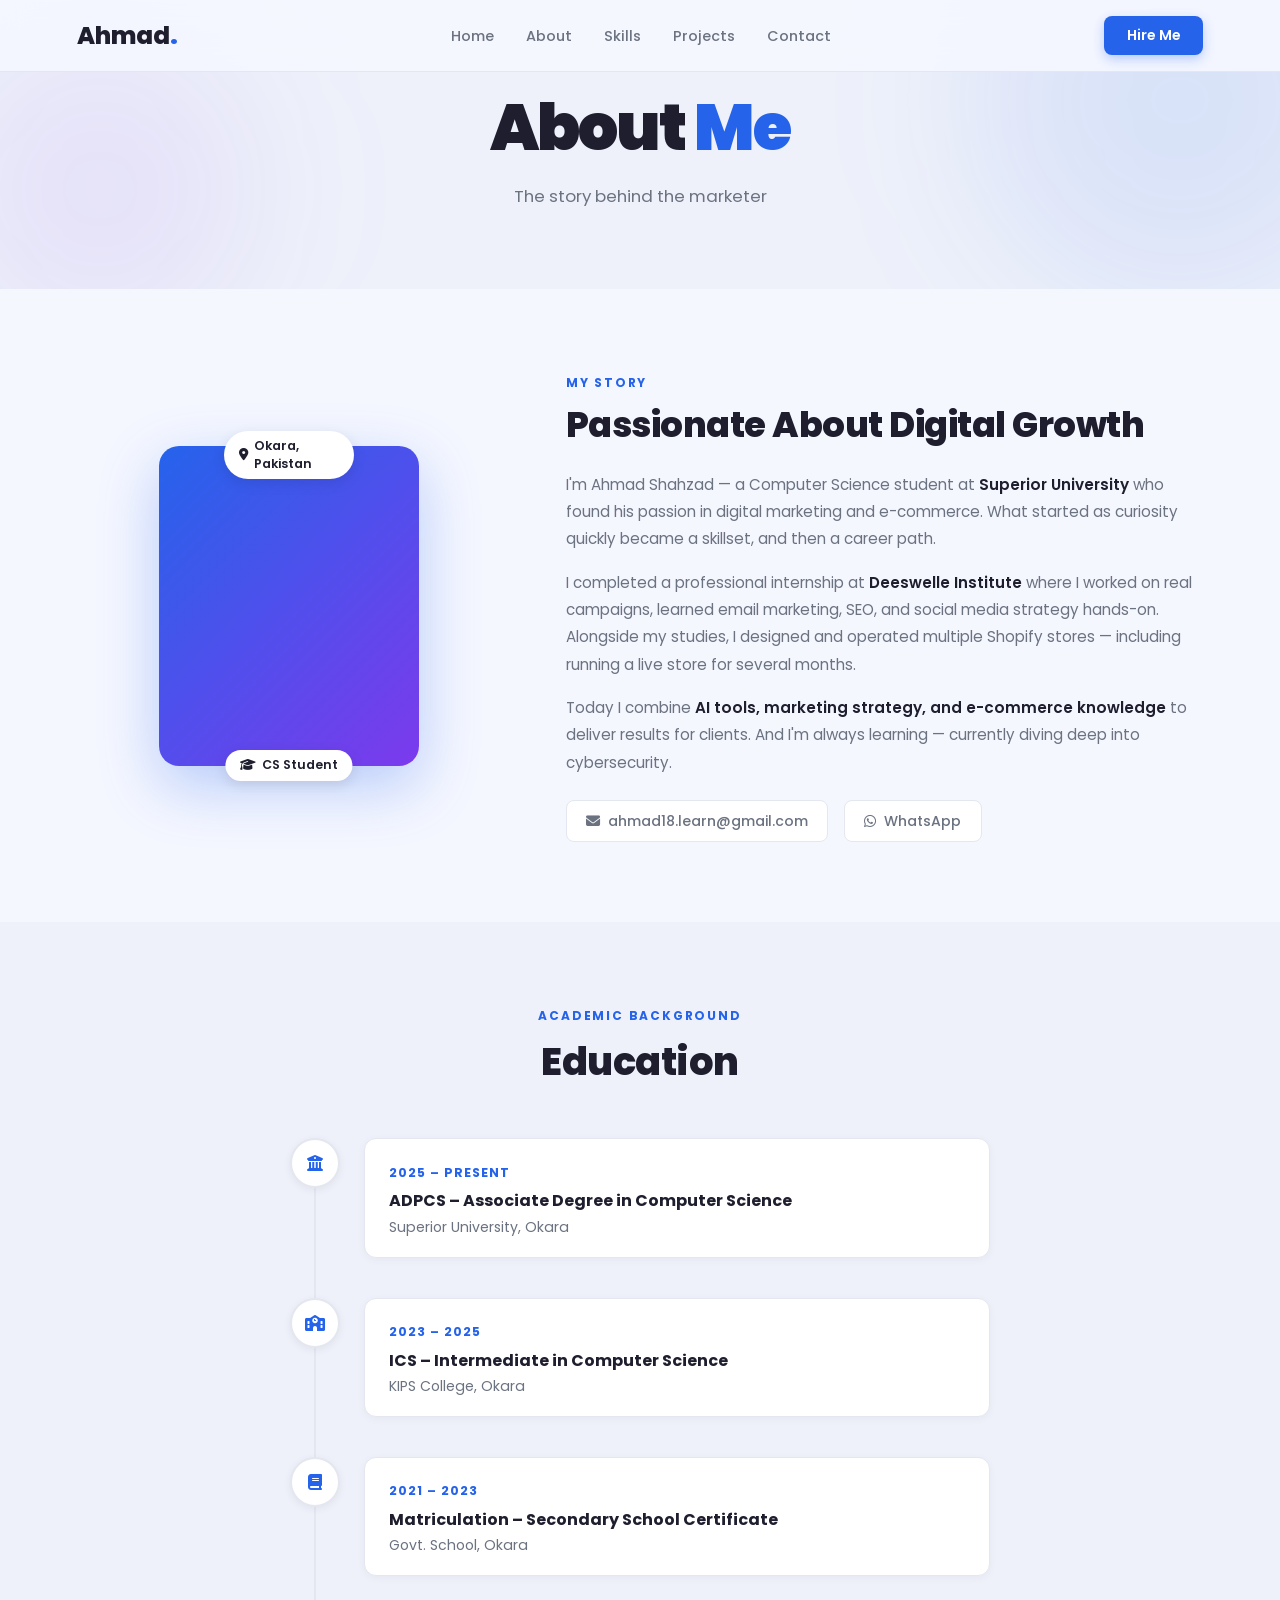
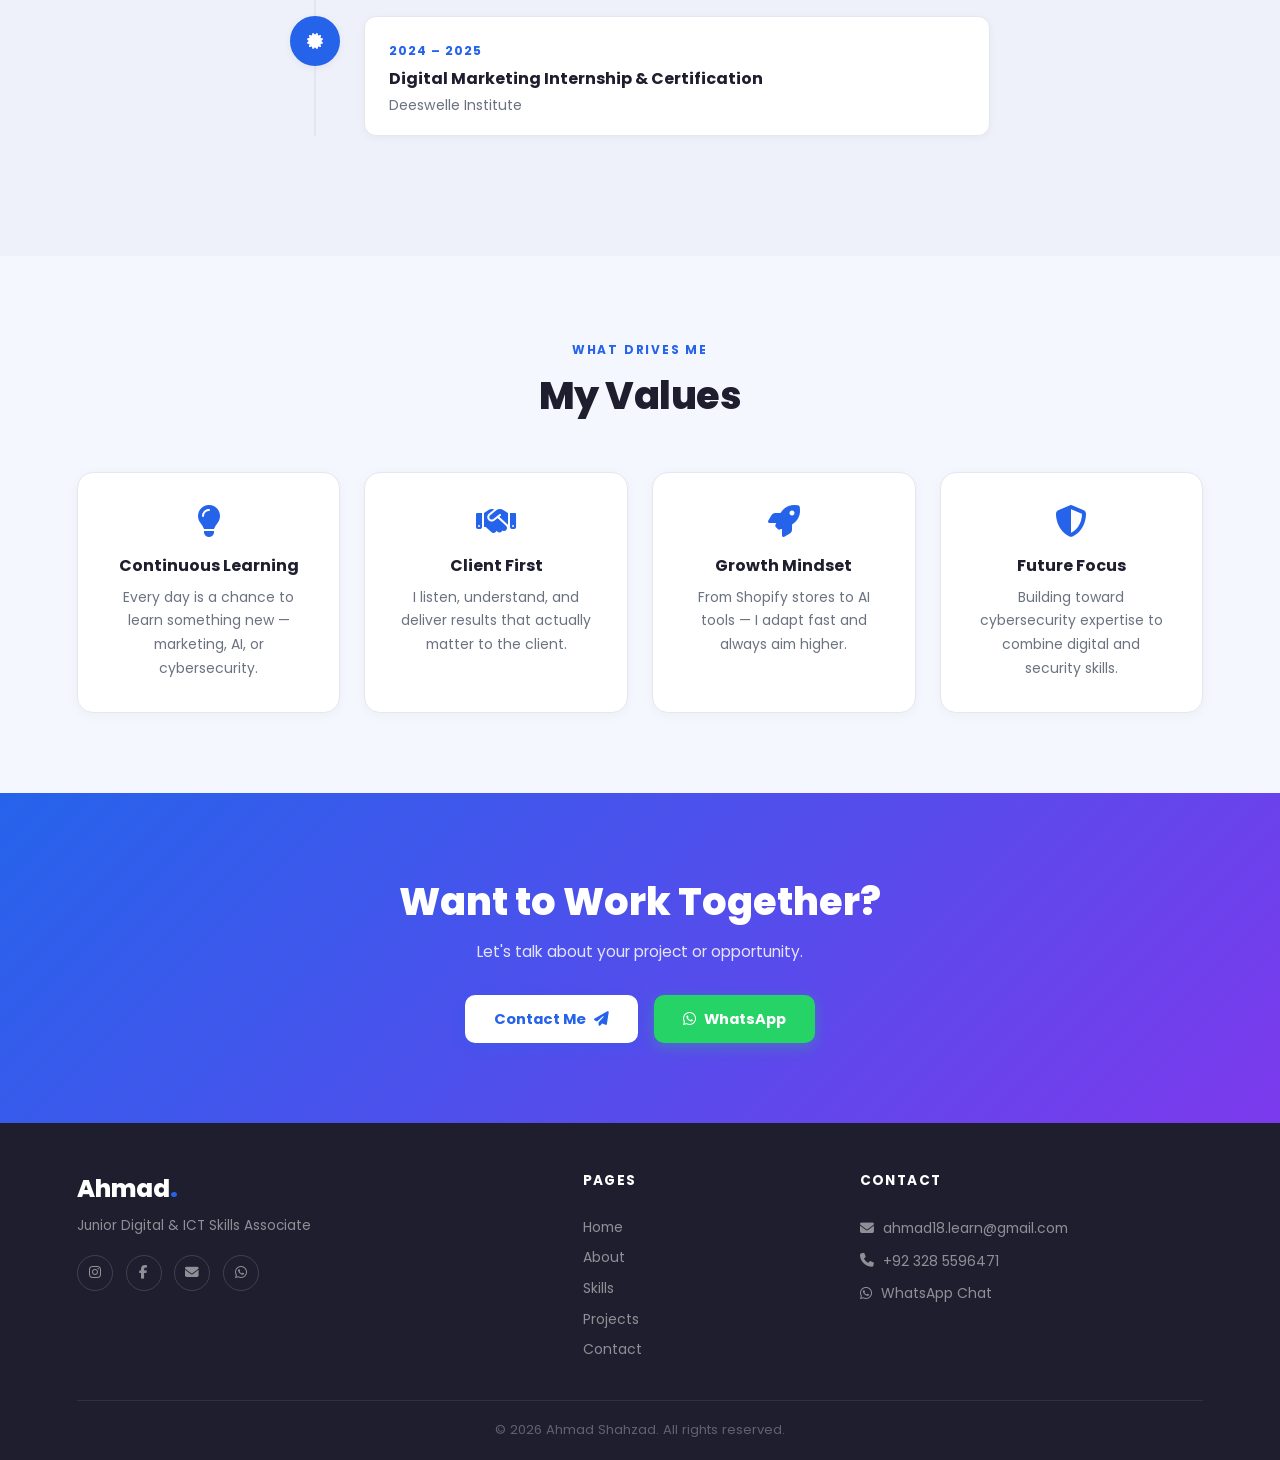
==== about.html @ 6a95e9fe "Add files via upload" ====
<!DOCTYPE html>
<html lang="en">
<head>
  <meta charset="UTF-8"/>
  <meta name="viewport" content="width=device-width, initial-scale=1.0"/>
  <title>About | Ahmad Shahzad</title>
  <link rel="stylesheet" href="style.css"/>
  <link href="https://fonts.googleapis.com/css2?family=Poppins:wght@300;400;500;600;700;800;900&display=swap" rel="stylesheet"/>
  <link rel="stylesheet" href="https://cdnjs.cloudflare.com/ajax/libs/font-awesome/6.5.0/css/all.min.css"/>
</head>
<body>

<nav class="navbar" id="navbar">
  <a href="index.html" class="logo">Ahmad<span>.</span></a>
  <ul class="nav-links" id="navLinks">
    <li><a href="index.html">Home</a></li>
    <li><a href="about.html" class="active">About</a></li>
    <li><a href="skills.html">Skills</a></li>
    <li><a href="projects.html">Projects</a></li>
    <li><a href="contact.html">Contact</a></li>
  </ul>
  <a href="contact.html" class="nav-cta">Hire Me</a>
  <div class="hamburger" id="hamburger"><span></span><span></span><span></span></div>
</nav>

<section class="page-hero">
  <div class="blob blob1"></div>
  <div class="blob blob2"></div>
  <h1 class="reveal">About <span class="accent">Me</span></h1>
  <p class="reveal delay-1">The story behind the marketer</p>
</section>

<section class="about-main">
  <div class="about-intro">
    <div class="about-img-wrap reveal">
      <div class="about-img-card">
        <div class="ai-tag top"><i class="fas fa-map-marker-alt"></i> Okara, Pakistan</div>
        <div class="ai-tag bottom"><i class="fas fa-graduation-cap"></i> CS Student</div>
      </div>
    </div>
    <div class="about-intro-text reveal delay-2">
      <span class="sec-tag">My Story</span>
      <h2>Passionate About Digital Growth</h2>
      <p>I'm Ahmad Shahzad — a Computer Science student at <strong>Superior University</strong> who found his passion in digital marketing and e-commerce. What started as curiosity quickly became a skillset, and then a career path.</p>
      <p>I completed a professional internship at <strong>Deeswelle Institute</strong> where I worked on real campaigns, learned email marketing, SEO, and social media strategy hands-on. Alongside my studies, I designed and operated multiple Shopify stores — including running a live store for several months.</p>
      <p>Today I combine <strong>AI tools, marketing strategy, and e-commerce knowledge</strong> to deliver results for clients. And I'm always learning — currently diving deep into cybersecurity.</p>
      <div class="about-contact-row">
        <a href="mailto:ahmad18.learn@gmail.com"><i class="fas fa-envelope"></i> ahmad18.learn@gmail.com</a>
        <a href="https://wa.me/923285596471" target="_blank"><i class="fab fa-whatsapp"></i> WhatsApp</a>
      </div>
    </div>
  </div>
</section>

<section class="education-section">
  <div class="sec-head reveal">
    <span class="sec-tag">Academic Background</span>
    <h2>Education</h2>
  </div>
  <div class="timeline">
    <div class="tl-item reveal">
      <div class="tl-dot"><i class="fas fa-university"></i></div>
      <div class="tl-content">
        <span class="tl-date">2025 – Present</span>
        <h3>ADPCS – Associate Degree in Computer Science</h3>
        <p>Superior University, Okara</p>
      </div>
    </div>
    <div class="tl-item reveal delay-1">
      <div class="tl-dot"><i class="fas fa-school"></i></div>
      <div class="tl-content">
        <span class="tl-date">2023 – 2025</span>
        <h3>ICS – Intermediate in Computer Science</h3>
        <p>KIPS College, Okara</p>
      </div>
    </div>
    <div class="tl-item reveal delay-2">
      <div class="tl-dot"><i class="fas fa-book"></i></div>
      <div class="tl-content">
        <span class="tl-date">2021 – 2023</span>
        <h3>Matriculation – Secondary School Certificate</h3>
        <p>Govt. School, Okara</p>
      </div>
    </div>
    <div class="tl-item reveal delay-3">
      <div class="tl-dot accent-dot"><i class="fas fa-certificate"></i></div>
      <div class="tl-content">
        <span class="tl-date">2024 – 2025</span>
        <h3>Digital Marketing Internship & Certification</h3>
        <p>Deeswelle Institute</p>
      </div>
    </div>
  </div>
</section>

<section class="values-section">
  <div class="sec-head reveal">
    <span class="sec-tag">What Drives Me</span>
    <h2>My Values</h2>
  </div>
  <div class="values-grid">
    <div class="val-card reveal"><i class="fas fa-lightbulb"></i><h3>Continuous Learning</h3><p>Every day is a chance to learn something new — marketing, AI, or cybersecurity.</p></div>
    <div class="val-card reveal delay-1"><i class="fas fa-handshake"></i><h3>Client First</h3><p>I listen, understand, and deliver results that actually matter to the client.</p></div>
    <div class="val-card reveal delay-2"><i class="fas fa-rocket"></i><h3>Growth Mindset</h3><p>From Shopify stores to AI tools — I adapt fast and always aim higher.</p></div>
    <div class="val-card reveal delay-3"><i class="fas fa-shield-alt"></i><h3>Future Focus</h3><p>Building toward cybersecurity expertise to combine digital and security skills.</p></div>
  </div>
</section>

<section class="cta-banner reveal">
  <h2>Want to Work Together?</h2>
  <p>Let's talk about your project or opportunity.</p>
  <div class="cta-btns">
    <a href="contact.html" class="btn-main">Contact Me <i class="fas fa-paper-plane"></i></a>
    <a href="https://wa.me/923285596471" target="_blank" class="btn-wa"><i class="fab fa-whatsapp"></i> WhatsApp</a>
  </div>
</section>

<footer class="footer">
  <div class="footer-top">
    <div class="footer-brand">
      <div class="logo">Ahmad<span>.</span></div>
      <p>Junior Digital &amp; ICT Skills Associate</p>
      <div class="footer-socials">
        <a href="https://www.instagram.com/skill_with_ahmad/" target="_blank"><i class="fab fa-instagram"></i></a>
        <a href="https://web.facebook.com/skill.with.ahmad/" target="_blank"><i class="fab fa-facebook-f"></i></a>
        <a href="mailto:ahmad18.learn@gmail.com"><i class="fas fa-envelope"></i></a>
        <a href="https://wa.me/923285596471" target="_blank"><i class="fab fa-whatsapp"></i></a>
      </div>
    </div>
    <div class="footer-nav">
      <h4>Pages</h4>
      <a href="index.html">Home</a><a href="about.html">About</a><a href="skills.html">Skills</a><a href="projects.html">Projects</a><a href="contact.html">Contact</a>
    </div>
    <div class="footer-contact">
      <h4>Contact</h4>
      <a href="mailto:ahmad18.learn@gmail.com"><i class="fas fa-envelope"></i> ahmad18.learn@gmail.com</a>
      <a href="tel:+923285596471"><i class="fas fa-phone"></i> +92 328 5596471</a>
      <a href="https://wa.me/923285596471" target="_blank"><i class="fab fa-whatsapp"></i> WhatsApp Chat</a>
    </div>
  </div>
  <div class="footer-bottom"><p>© 2026 Ahmad Shahzad. All rights reserved.</p></div>
</footer>

<script src="script.js"></script>
</body>
</html>
---- style.css ----
@import url('https://fonts.googleapis.com/css2?family=Poppins:wght@300;400;500;600;700;800;900&display=swap');
*,*::before,*::after{margin:0;padding:0;box-sizing:border-box;}
:root{--bg:#f5f7ff;--bg2:#eef1fa;--card:#fff;--accent:#2563eb;--accent2:#7c3aed;--al:#eff6ff;--text:#1e1e2e;--muted:#6b7280;--border:#e5e7f0;--font:'Poppins',sans-serif;}
html{scroll-behavior:smooth;}
body{background:var(--bg);color:var(--text);font-family:var(--font);overflow-x:hidden;}
a{text-decoration:none;color:inherit;}

/* LOADER */
.loader{position:fixed;inset:0;background:#fff;display:flex;align-items:center;justify-content:center;z-index:9999;transition:opacity .5s,visibility .5s;}
.loader.hidden{opacity:0;visibility:hidden;}
.loader-inner{text-align:center;}
.loader-logo{font-size:3rem;font-weight:900;color:var(--text);}
.loader-logo span{color:var(--accent);}
.loader-bar{width:200px;height:3px;background:#e5e7f0;border-radius:99px;margin:1rem auto 0;overflow:hidden;}
.loader-fill{height:100%;background:var(--accent);border-radius:99px;animation:load .8s ease forwards;}
@keyframes load{from{width:0}to{width:100%}}

/* NAVBAR */
.navbar{position:fixed;top:0;left:0;right:0;display:flex;align-items:center;justify-content:space-between;padding:1rem 6%;background:rgba(245,247,255,.95);backdrop-filter:blur(14px);border-bottom:1px solid var(--border);z-index:100;transition:box-shadow .3s;}
.navbar.scrolled{box-shadow:0 4px 20px rgba(0,0,0,.08);}
.logo{font-size:1.5rem;font-weight:800;color:var(--text);}
.logo span{color:var(--accent);}
.nav-links{list-style:none;display:flex;gap:2rem;}
.nav-links a{font-size:.9rem;font-weight:500;color:var(--muted);position:relative;transition:color .2s;}
.nav-links a::after{content:'';position:absolute;bottom:-4px;left:0;right:0;height:2px;background:var(--accent);border-radius:99px;transform:scaleX(0);transition:transform .2s;}
.nav-links a:hover,.nav-links a.active{color:var(--accent);}
.nav-links a.active::after,.nav-links a:hover::after{transform:scaleX(1);}
.nav-cta{padding:.55rem 1.4rem;background:var(--accent);color:#fff;border-radius:8px;font-size:.88rem;font-weight:600;transition:all .2s;box-shadow:0 4px 12px rgba(37,99,235,.3);}
.nav-cta:hover{background:#1d4ed8;transform:translateY(-1px);}
.hamburger{display:none;flex-direction:column;gap:5px;cursor:pointer;}
.hamburger span{display:block;width:24px;height:2px;background:var(--text);border-radius:99px;transition:all .3s;}

/* BLOBS */
.blob{position:absolute;border-radius:50%;filter:blur(80px);pointer-events:none;z-index:0;}
.blob1{width:400px;height:400px;background:rgba(37,99,235,.1);top:-100px;right:-100px;animation:blobmove 8s ease-in-out infinite alternate;}
.blob2{width:300px;height:300px;background:rgba(124,58,237,.08);bottom:-50px;left:-50px;animation:blobmove 10s ease-in-out infinite alternate-reverse;}
.blob3{width:200px;height:200px;background:rgba(37,99,235,.06);top:50%;left:40%;animation:blobmove 12s ease-in-out infinite alternate;}
@keyframes blobmove{0%{transform:translate(0,0) scale(1);}100%{transform:translate(30px,20px) scale(1.1);}}

/* HERO */
.hero{min-height:100vh;display:flex;align-items:center;justify-content:space-between;padding:8rem 6% 4rem;gap:3rem;flex-wrap:wrap;position:relative;overflow:hidden;}
.hero-left{flex:1;min-width:280px;position:relative;z-index:1;}
.badge-row{margin-bottom:1rem;}
.badge{display:inline-flex;align-items:center;gap:.4rem;padding:.4rem 1rem;background:var(--al);border:1.5px solid #bfdbfe;border-radius:99px;font-size:.8rem;font-weight:600;color:var(--accent);}
.hero-heading{font-size:clamp(2.2rem,5vw,4rem);font-weight:900;line-height:1.1;margin-bottom:1.2rem;letter-spacing:-1.5px;}
.hero-heading .line{display:block;}
.hero-heading .name-line{color:var(--text);}
.accent{color:var(--accent);}
.typewriter-wrap{font-size:1.1rem;font-weight:500;color:var(--muted);margin-bottom:1.2rem;min-height:1.8rem;}
.static{color:var(--muted);}
.typewriter{color:var(--accent);font-weight:700;}
.cursor-blink{color:var(--accent);animation:blink .7s infinite;}
@keyframes blink{0%,100%{opacity:1;}50%{opacity:0;}}
.hero-desc{color:var(--muted);font-size:.97rem;line-height:1.8;max-width:480px;margin-bottom:2rem;}
.hero-actions{display:flex;gap:1rem;flex-wrap:wrap;margin-bottom:2rem;}
.btn-main{display:inline-flex;align-items:center;gap:.5rem;padding:.85rem 1.8rem;background:var(--accent);color:#fff;font-weight:700;border-radius:10px;font-size:.92rem;transition:all .2s;font-family:var(--font);box-shadow:0 4px 14px rgba(37,99,235,.3);}
.btn-main:hover{background:#1d4ed8;transform:translateY(-2px);box-shadow:0 8px 20px rgba(37,99,235,.4);}
.btn-wa{display:inline-flex;align-items:center;gap:.5rem;padding:.85rem 1.8rem;background:#25d366;color:#fff;font-weight:700;border-radius:10px;font-size:.92rem;transition:all .2s;box-shadow:0 4px 14px rgba(37,211,102,.3);}
.btn-wa:hover{background:#1ebe5d;transform:translateY(-2px);}
.btn-outline{display:inline-flex;align-items:center;gap:.5rem;padding:.8rem 1.6rem;border:2px solid var(--accent);color:var(--accent);font-weight:600;border-radius:10px;font-size:.9rem;transition:all .2s;background:transparent;}
.btn-outline:hover{background:var(--al);transform:translateY(-2px);}
.hero-socials{display:flex;gap:1rem;}
.hero-socials a{width:40px;height:40px;border-radius:50%;border:1.5px solid var(--border);display:flex;align-items:center;justify-content:center;color:var(--muted);font-size:.95rem;transition:all .2s;background:var(--card);}
.hero-socials a:hover{border-color:var(--accent);color:var(--accent);transform:translateY(-3px);box-shadow:0 4px 12px rgba(37,99,235,.2);}
.hero-right{flex:0 0 300px;display:flex;align-items:center;justify-content:center;position:relative;z-index:1;}
.photo-frame{position:relative;width:300px;height:300px;}
.photo-ring{position:absolute;border-radius:50%;border:2px dashed rgba(37,99,235,.25);animation:spin linear infinite;}
.ring-outer{inset:-20px;animation-duration:20s;}
.ring-inner{inset:-8px;animation-duration:12s;animation-direction:reverse;}
@keyframes spin{to{transform:rotate(360deg);}}
.hero-photo{width:100%;height:100%;border-radius:50%;object-fit:cover;object-position:top;border:5px solid var(--accent);box-shadow:0 8px 40px rgba(37,99,235,.25);}
.photo-badge{position:absolute;bottom:10px;right:-10px;background:var(--accent);color:#fff;padding:.4rem .9rem;border-radius:99px;font-size:.75rem;font-weight:700;display:flex;align-items:center;gap:.3rem;box-shadow:0 4px 12px rgba(37,99,235,.4);}

/* STATS BAR */
.stats-bar{background:var(--card);border-top:1px solid var(--border);border-bottom:1px solid var(--border);padding:2.5rem 6%;display:flex;align-items:center;justify-content:center;gap:0;flex-wrap:wrap;}
.stat-item{flex:1;min-width:120px;text-align:center;padding:1rem;}
.stat-item .s-num{font-size:2.5rem;font-weight:900;color:var(--accent);}
.stat-item .s-plus{font-size:1.4rem;font-weight:700;color:var(--accent2);}
.stat-item p{font-size:.82rem;color:var(--muted);margin-top:.3rem;font-weight:500;}
.stat-divider{width:1px;height:60px;background:var(--border);}

/* SECTION COMMON */
section:not(.hero):not(.stats-bar){padding:5rem 6%;}
.sec-head{text-align:center;margin-bottom:3rem;}
.sec-tag{display:inline-block;font-size:.75rem;font-weight:700;letter-spacing:.15em;text-transform:uppercase;color:var(--accent);margin-bottom:.5rem;}
.sec-head h2{font-size:clamp(1.7rem,3.5vw,2.4rem);font-weight:800;color:var(--text);letter-spacing:-.5px;margin-bottom:.5rem;}
.sec-head p{color:var(--muted);font-size:.95rem;}
.center-btn{text-align:center;margin-top:2.5rem;}

/* SERVICES */
.services-preview{background:var(--bg);}
.services-grid{display:grid;grid-template-columns:repeat(auto-fit,minmax(220px,1fr));gap:1.5rem;}
.svc-card{background:var(--card);border:1px solid var(--border);border-radius:16px;padding:2rem 1.5rem;text-align:center;transition:all .3s;box-shadow:0 2px 12px rgba(0,0,0,.04);}
.svc-card:hover{border-color:#bfdbfe;transform:translateY(-6px);box-shadow:0 12px 30px rgba(37,99,235,.1);}
.svc-icon{width:60px;height:60px;background:var(--al);border-radius:14px;display:flex;align-items:center;justify-content:center;margin:0 auto 1.2rem;font-size:1.4rem;color:var(--accent);transition:all .3s;}
.svc-card:hover .svc-icon{background:var(--accent);color:#fff;}
.svc-card h3{font-size:1rem;font-weight:700;margin-bottom:.5rem;color:var(--text);}
.svc-card p{font-size:.85rem;color:var(--muted);line-height:1.7;}

/* QUICK ABOUT */
.quick-about{background:var(--bg2);display:grid;grid-template-columns:1fr 1fr;gap:4rem;align-items:center;}
.qa-left h2{font-size:clamp(1.6rem,3vw,2.2rem);font-weight:800;margin-bottom:1rem;color:var(--text);letter-spacing:-.5px;}
.qa-left p{color:var(--muted);line-height:1.8;font-size:.95rem;margin-bottom:1rem;}
.qa-left strong{color:var(--text);font-weight:600;}
.qa-left .btn-outline{margin-top:1rem;}
.qa-right{display:flex;flex-direction:column;gap:1rem;}
.qa-card{background:var(--card);border:1px solid var(--border);border-radius:12px;padding:1rem 1.2rem;display:flex;align-items:center;gap:1rem;transition:all .2s;}
.qa-card:hover{border-color:#bfdbfe;transform:translateX(4px);}
.qa-card i{font-size:1.3rem;color:var(--accent);width:36px;flex-shrink:0;}
.qa-card div{display:flex;flex-direction:column;}
.qa-card strong{font-size:.9rem;font-weight:700;color:var(--text);}
.qa-card span{font-size:.82rem;color:var(--muted);}
.accent-card{background:var(--al);border-color:#bfdbfe;}

/* CTA BANNER */
.cta-banner{background:linear-gradient(135deg,var(--accent),var(--accent2));color:#fff;text-align:center;padding:4rem 6%;border-radius:0;}
.cta-banner h2{font-size:clamp(1.6rem,3.5vw,2.4rem);font-weight:800;margin-bottom:.6rem;}
.cta-banner p{opacity:.85;margin-bottom:2rem;font-size:.97rem;}
.cta-btns{display:flex;justify-content:center;gap:1rem;flex-wrap:wrap;}
.cta-btns .btn-main{background:#fff;color:var(--accent);}
.cta-btns .btn-main:hover{background:#f0f9ff;}

/* FOOTER */
.footer{background:#1e1e2e;color:#fff;padding:3rem 6% 0;}
.footer-top{display:grid;grid-template-columns:2fr 1fr 1.5fr;gap:3rem;padding-bottom:2.5rem;border-bottom:1px solid rgba(255,255,255,.08);}
.footer-brand .logo{color:#fff;font-size:1.5rem;font-weight:800;margin-bottom:.6rem;display:block;}
.footer-brand .logo span{color:var(--accent);}
.footer-brand p{color:rgba(255,255,255,.5);font-size:.85rem;margin-bottom:1.2rem;}
.footer-socials{display:flex;gap:.8rem;}
.footer-socials a{width:36px;height:36px;border-radius:50%;border:1px solid rgba(255,255,255,.15);display:flex;align-items:center;justify-content:center;color:rgba(255,255,255,.5);font-size:.85rem;transition:all .2s;}
.footer-socials a:hover{background:var(--accent);border-color:var(--accent);color:#fff;}
.footer-nav h4,.footer-contact h4{font-size:.85rem;font-weight:700;color:#fff;margin-bottom:1rem;text-transform:uppercase;letter-spacing:.1em;}
.footer-nav{display:flex;flex-direction:column;gap:.6rem;}
.footer-nav a{color:rgba(255,255,255,.5);font-size:.87rem;transition:color .2s;}
.footer-nav a:hover{color:#fff;}
.footer-contact{display:flex;flex-direction:column;gap:.7rem;}
.footer-contact a{display:flex;align-items:center;gap:.6rem;color:rgba(255,255,255,.5);font-size:.87rem;transition:color .2s;}
.footer-contact a:hover{color:#fff;}
.footer-bottom{text-align:center;padding:1.2rem 0;color:rgba(255,255,255,.3);font-size:.82rem;}

/* PAGE HERO */
.page-hero{padding:10rem 6% 5rem;background:var(--bg2);text-align:center;position:relative;overflow:hidden;}
.page-hero h1{font-size:clamp(2.5rem,6vw,4rem);font-weight:900;letter-spacing:-2px;position:relative;z-index:1;}
.page-hero p{color:var(--muted);font-size:1.05rem;margin-top:.5rem;position:relative;z-index:1;}

/* ABOUT PAGE */
.about-main{background:var(--bg);}
.about-intro{display:grid;grid-template-columns:1fr 1.5fr;gap:4rem;align-items:center;}
.about-img-wrap{display:flex;justify-content:center;}
.about-img-card{width:260px;height:320px;background:linear-gradient(135deg,var(--accent),var(--accent2));border-radius:20px;position:relative;box-shadow:0 20px 60px rgba(37,99,235,.3);}
.ai-tag{position:absolute;background:#fff;border-radius:99px;padding:.4rem .9rem;font-size:.78rem;font-weight:600;color:var(--text);display:flex;align-items:center;gap:.4rem;box-shadow:0 4px 14px rgba(0,0,0,.1);}
.ai-tag.top{top:-15px;left:50%;transform:translateX(-50%);}
.ai-tag.bottom{bottom:-15px;left:50%;transform:translateX(-50%);}
.about-intro-text .sec-tag{display:inline-block;margin-bottom:.4rem;}
.about-intro-text h2{font-size:clamp(1.6rem,3vw,2.2rem);font-weight:800;letter-spacing:-.5px;margin-bottom:1.2rem;color:var(--text);}
.about-intro-text p{color:var(--muted);line-height:1.8;margin-bottom:1rem;font-size:.95rem;}
.about-intro-text strong{color:var(--text);font-weight:600;}
.about-contact-row{display:flex;gap:1rem;flex-wrap:wrap;margin-top:1.5rem;}
.about-contact-row a{display:flex;align-items:center;gap:.5rem;padding:.6rem 1.2rem;border:1.5px solid var(--border);border-radius:8px;color:var(--muted);font-size:.88rem;font-weight:500;transition:all .2s;background:var(--card);}
.about-contact-row a:hover{border-color:var(--accent);color:var(--accent);}

/* TIMELINE */
.education-section{background:var(--bg2);}
.timeline{max-width:700px;margin:0 auto;position:relative;}
.timeline::before{content:'';position:absolute;left:24px;top:0;bottom:0;width:2px;background:var(--border);}
.tl-item{display:flex;gap:1.5rem;margin-bottom:2.5rem;position:relative;}
.tl-dot{width:50px;height:50px;border-radius:50%;background:var(--card);border:2px solid var(--border);display:flex;align-items:center;justify-content:center;color:var(--accent);font-size:1rem;flex-shrink:0;z-index:1;box-shadow:0 2px 8px rgba(0,0,0,.06);}
.accent-dot{background:var(--accent);color:#fff;border-color:var(--accent);}
.tl-content{background:var(--card);border:1px solid var(--border);border-radius:12px;padding:1.2rem 1.5rem;flex:1;box-shadow:0 2px 8px rgba(0,0,0,.04);}
.tl-date{font-size:.78rem;font-weight:700;color:var(--accent);text-transform:uppercase;letter-spacing:.08em;}
.tl-content h3{font-size:1rem;font-weight:700;margin:.3rem 0 .2rem;color:var(--text);}
.tl-content p{font-size:.88rem;color:var(--muted);}

/* VALUES */
.values-section{background:var(--bg);}
.values-grid{display:grid;grid-template-columns:repeat(auto-fit,minmax(220px,1fr));gap:1.5rem;}
.val-card{background:var(--card);border:1px solid var(--border);border-radius:16px;padding:2rem;text-align:center;transition:all .3s;box-shadow:0 2px 12px rgba(0,0,0,.04);}
.val-card:hover{transform:translateY(-6px);border-color:#bfdbfe;box-shadow:0 12px 30px rgba(37,99,235,.1);}
.val-card i{font-size:2rem;color:var(--accent);margin-bottom:1rem;display:block;}
.val-card h3{font-size:1rem;font-weight:700;margin-bottom:.5rem;color:var(--text);}
.val-card p{font-size:.87rem;color:var(--muted);line-height:1.7;}

/* SKILLS PAGE */
.skills-main{background:var(--bg);}
.skills-grid-full{display:grid;grid-template-columns:1fr 1fr;gap:1.5rem;}
.skill-card-lg{background:var(--card);border:1px solid var(--border);border-radius:16px;padding:1.8rem;transition:all .3s;box-shadow:0 2px 12px rgba(0,0,0,.04);}
.skill-card-lg:hover{border-color:#bfdbfe;transform:translateY(-4px);box-shadow:0 10px 28px rgba(37,99,235,.1);}
.scl-top{display:flex;align-items:center;gap:1rem;margin-bottom:1.2rem;}
.scl-icon{width:48px;height:48px;border-radius:12px;display:flex;align-items:center;justify-content:center;font-size:1.2rem;flex-shrink:0;}
.scl-top h3{font-size:1rem;font-weight:700;color:var(--text);margin-bottom:.1rem;}
.scl-top span{font-size:.75rem;color:var(--accent);font-weight:600;}
.skill-bar{background:var(--bg2);border-radius:99px;height:7px;margin-bottom:.8rem;overflow:hidden;}
.skill-fill{height:100%;border-radius:99px;background:linear-gradient(90deg,var(--accent),var(--accent2));width:0;transition:width 1.4s cubic-bezier(.4,0,.2,1);}
.skill-tags{display:flex;flex-wrap:wrap;gap:.4rem;}
.skill-tags span{padding:.2rem .7rem;background:var(--bg2);border:1px solid var(--border);border-radius:99px;font-size:.73rem;color:var(--muted);font-weight:500;}

/* TOOLS */
.tools-section{background:var(--bg2);}
.tools-grid{display:flex;flex-wrap:wrap;gap:1rem;justify-content:center;}
.tool-pill{display:flex;align-items:center;gap:.6rem;padding:.7rem 1.4rem;background:var(--card);border:1.5px solid var(--border);border-radius:99px;font-size:.9rem;font-weight:600;color:var(--text);transition:all .2s;cursor:default;}
.tool-pill:hover{border-color:var(--accent);color:var(--accent);transform:translateY(-3px);box-shadow:0 6px 16px rgba(37,99,235,.15);}
.tool-pill i{color:var(--accent);}

/* PROJECTS PAGE */
.projects-main{background:var(--bg);}
.proj-grid{display:grid;grid-template-columns:repeat(3,1fr);gap:1.5rem;}
.big-card{grid-column:span 2;}
.proj-card{background:var(--card);border:1px solid var(--border);border-radius:18px;overflow:hidden;transition:all .3s;box-shadow:0 2px 12px rgba(0,0,0,.04);}
.proj-card:hover{transform:translateY(-6px);box-shadow:0 16px 40px rgba(0,0,0,.12);}
.proj-top{height:120px;display:flex;align-items:center;justify-content:center;font-size:2.5rem;color:#fff;position:relative;}
.big-card .proj-top{height:160px;font-size:3rem;}
.proj-badge{position:absolute;top:12px;right:12px;background:rgba(255,255,255,.2);color:#fff;padding:.25rem .8rem;border-radius:99px;font-size:.73rem;font-weight:700;letter-spacing:.06em;text-transform:uppercase;backdrop-filter:blur(6px);}
.proj-body{padding:1.5rem;}
.proj-body h3{font-size:1.05rem;font-weight:800;color:var(--text);margin-bottom:.6rem;}
.proj-body p{font-size:.87rem;color:var(--muted);line-height:1.7;margin-bottom:1rem;}
.proj-tags{display:flex;flex-wrap:wrap;gap:.4rem;margin-bottom:1rem;}
.proj-tags span{padding:.2rem .7rem;background:var(--bg2);border:1px solid var(--border);border-radius:99px;font-size:.73rem;color:var(--muted);font-weight:500;}
.proj-highlights{display:flex;flex-direction:column;gap:.4rem;}
.ph-item{display:flex;align-items:center;gap:.5rem;font-size:.85rem;color:var(--muted);}
.ph-item i{color:#16a34a;font-size:.85rem;}

/* CONTACT PAGE */
.contact-main{background:var(--bg);}
.contact-wrap{display:grid;grid-template-columns:1fr 1.4fr;gap:4rem;align-items:start;}
.contact-left h2{font-size:clamp(1.5rem,3vw,2rem);font-weight:800;color:var(--text);letter-spacing:-.5px;margin-bottom:.6rem;}
.contact-left>p{color:var(--muted);font-size:.95rem;line-height:1.8;margin-bottom:1.5rem;}
.contact-link-card{display:flex;align-items:center;gap:1rem;padding:1rem 1.2rem;background:var(--card);border:1px solid var(--border);border-radius:12px;margin-bottom:.8rem;transition:all .2s;}
.contact-link-card:hover{border-color:#bfdbfe;transform:translateX(4px);box-shadow:0 4px 16px rgba(37,99,235,.08);}
.clc-icon{width:44px;height:44px;border-radius:10px;display:flex;align-items:center;justify-content:center;font-size:1.1rem;flex-shrink:0;}
.contact-link-card div{flex:1;display:flex;flex-direction:column;}
.contact-link-card strong{font-size:.9rem;font-weight:700;color:var(--text);}
.contact-link-card span{font-size:.82rem;color:var(--muted);}
.clc-arr{color:var(--border);font-size:.85rem;transition:color .2s;}
.contact-link-card:hover .clc-arr{color:var(--accent);}
.form-card{background:var(--card);border:1px solid var(--border);border-radius:20px;padding:2.5rem;box-shadow:0 4px 24px rgba(0,0,0,.06);}
.form-card h3{font-size:1.3rem;font-weight:800;color:var(--text);margin-bottom:.3rem;}
.form-card>p{font-size:.88rem;color:var(--muted);margin-bottom:1.8rem;}
.form-row{display:grid;grid-template-columns:1fr 1fr;gap:1rem;}
.form-group{display:flex;flex-direction:column;gap:.4rem;margin-bottom:1rem;}
.form-group label{font-size:.82rem;font-weight:600;color:var(--text);}
.form-group input,.form-group textarea{background:var(--bg);border:1.5px solid var(--border);border-radius:9px;padding:.85rem 1rem;color:var(--text);font-family:var(--font);font-size:.9rem;resize:none;transition:border-color .2s;}
.form-group input:focus,.form-group textarea:focus{outline:none;border-color:var(--accent);}
.full-btn{width:100%;justify-content:center;margin-top:.5rem;}

/* ANIMATIONS */
.reveal{opacity:0;transform:translateY(30px);transition:opacity .7s ease,transform .7s ease;}
.reveal.visible{opacity:1;transform:translateY(0);}
.delay-1{transition-delay:.1s;}
.delay-2{transition-delay:.2s;}
.delay-3{transition-delay:.3s;}

/* MOBILE */
@media(max-width:900px){
  .skills-grid-full{grid-template-columns:1fr;}
  .proj-grid{grid-template-columns:1fr;}
  .big-card{grid-column:span 1;}
  .quick-about{grid-template-columns:1fr;}
  .about-intro{grid-template-columns:1fr;}
  .contact-wrap{grid-template-columns:1fr;}
  .footer-top{grid-template-columns:1fr;}
}
@media(max-width:768px){
  .hero{flex-direction:column-reverse;padding-top:7rem;text-align:center;}
  .hero-actions,.hero-socials{justify-content:center;}
  .hero-desc{margin:0 auto 2rem;}
  .hero-right{flex:none;}
  .nav-links{display:none;flex-direction:column;position:absolute;top:65px;left:0;right:0;background:rgba(245,247,255,.98);padding:1.5rem 6%;gap:1rem;border-bottom:1px solid var(--border);}
  .nav-links.open{display:flex;}
  .hamburger{display:flex;}
  .nav-cta{display:none;}
  .stat-divider{display:none;}
  .stats-bar{gap:1rem;}
}
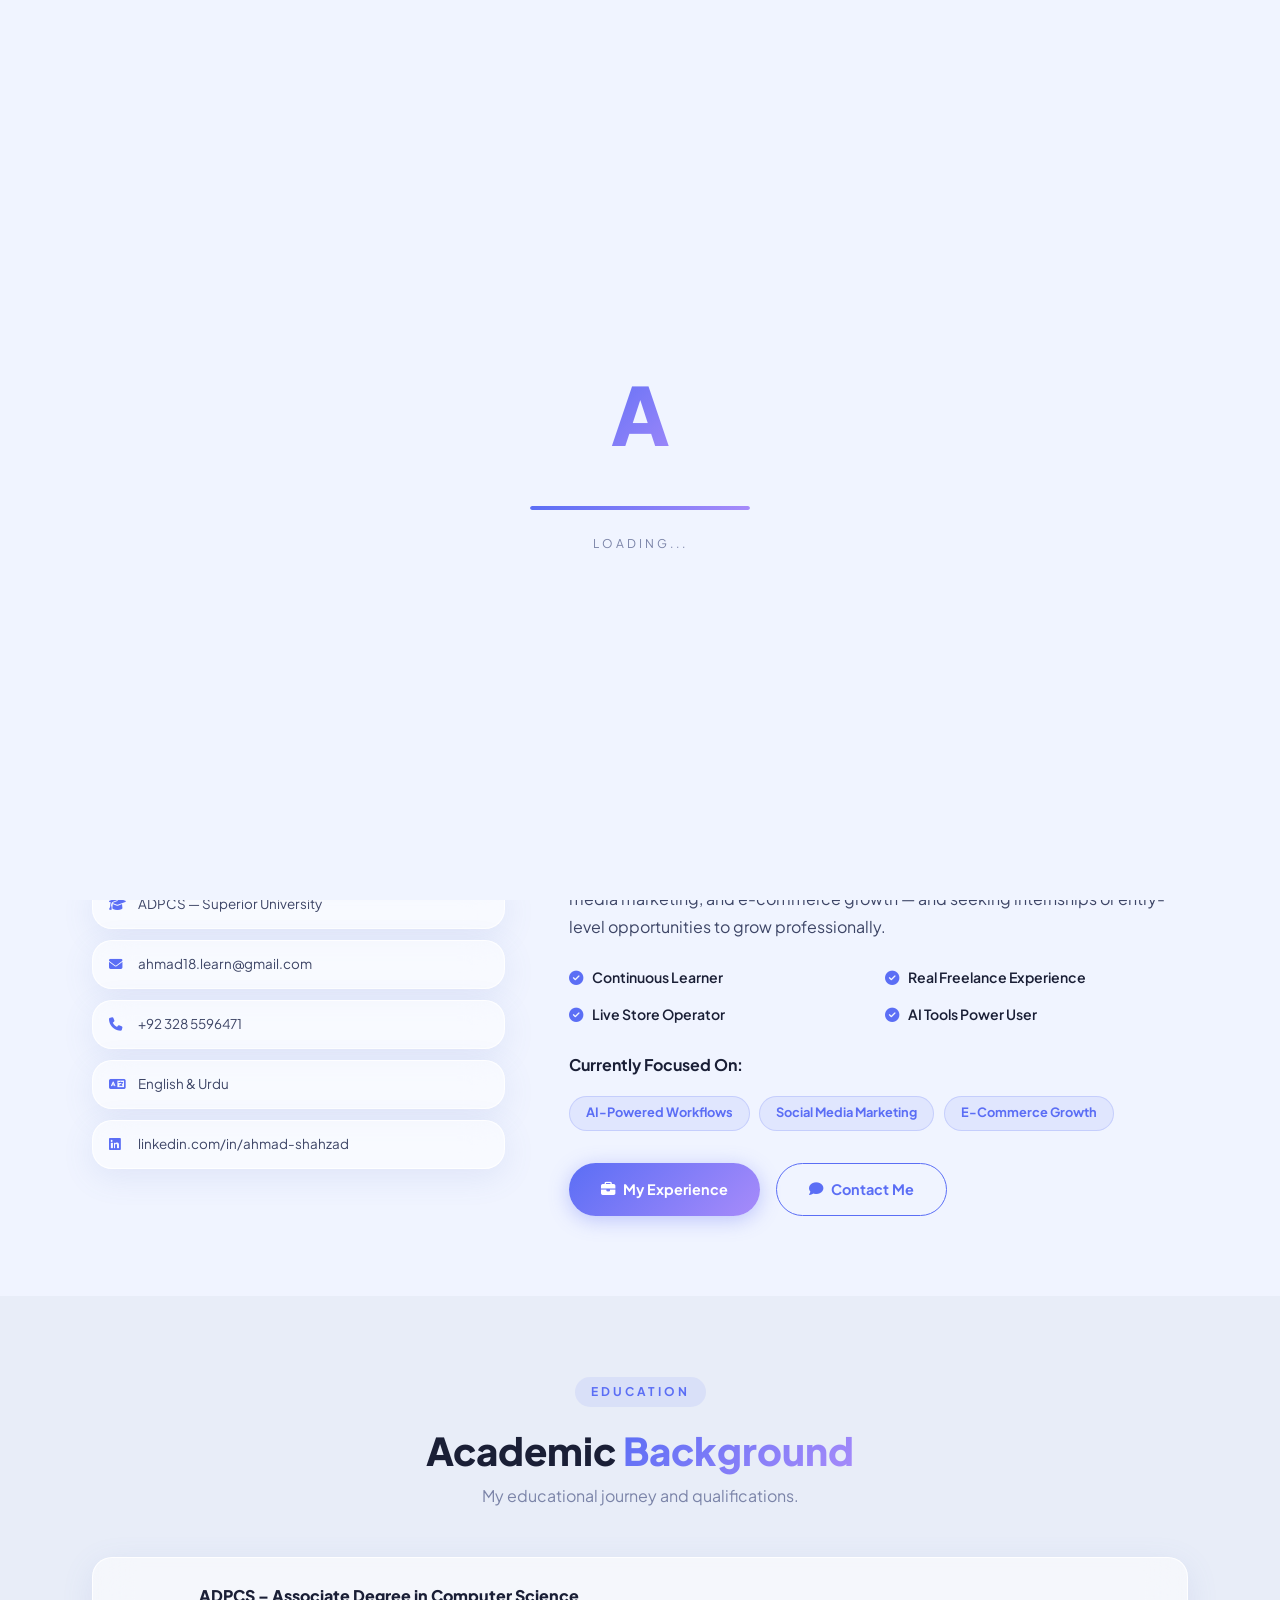
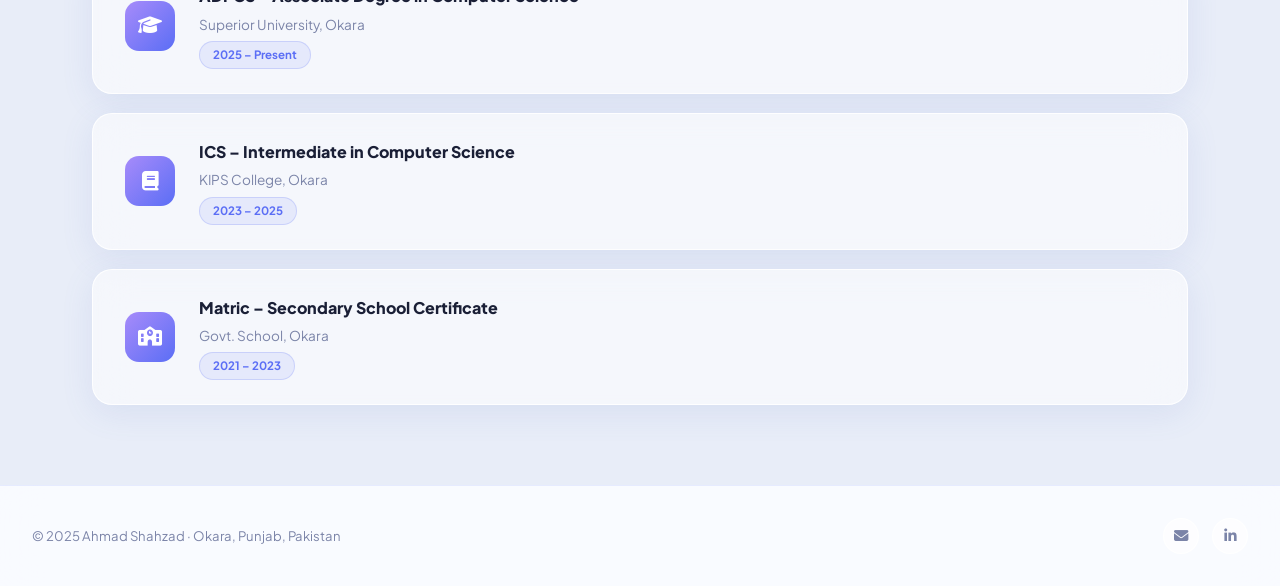
==== commit f837d7fa: "Add files via upload" ====
--- a/about.html
+++ b/about.html
@@ -1,146 +1,116 @@
 <!DOCTYPE html>
 <html lang="en">
 <head>
-  <meta charset="UTF-8"/>
-  <meta name="viewport" content="width=device-width, initial-scale=1.0"/>
+  <meta charset="UTF-8"/><meta name="viewport" content="width=device-width,initial-scale=1.0"/>
   <title>About | Ahmad Shahzad</title>
+  <link rel="icon" href="data:image/svg+xml,<svg xmlns='http://www.w3.org/2000/svg' viewBox='0 0 100 100'><defs><linearGradient id='g' x1='0%' y1='0%' x2='100%' y2='100%'><stop offset='0%' stop-color='%235b6ef5'/><stop offset='100%' stop-color='%23a78bfa'/></linearGradient></defs><rect width='100' height='100' rx='22' fill='url(%23g)'/><text y='.9em' font-size='62' font-family='sans-serif' font-weight='700' fill='white' x='50%' text-anchor='middle' dy='8'>A</text></svg>">
   <link rel="stylesheet" href="style.css"/>
-  <link href="https://fonts.googleapis.com/css2?family=Poppins:wght@300;400;500;600;700;800;900&display=swap" rel="stylesheet"/>
+  <link href="https://fonts.googleapis.com/css2?family=Plus+Jakarta+Sans:wght@300;400;500;600;700;800&display=swap" rel="stylesheet"/>
   <link rel="stylesheet" href="https://cdnjs.cloudflare.com/ajax/libs/font-awesome/6.5.0/css/all.min.css"/>
 </head>
 <body>
-
-<nav class="navbar" id="navbar">
-  <a href="index.html" class="logo">Ahmad<span>.</span></a>
-  <ul class="nav-links" id="navLinks">
-    <li><a href="index.html">Home</a></li>
-    <li><a href="about.html" class="active">About</a></li>
-    <li><a href="skills.html">Skills</a></li>
-    <li><a href="projects.html">Projects</a></li>
-    <li><a href="contact.html">Contact</a></li>
+<div class="blobs"><div class="blob blob1"></div><div class="blob blob2"></div><div class="blob blob3"></div></div>
+<div id="preloader"><div class="preloader-inner"><div class="preloader-logo">A</div><div class="preloader-bar"><div class="preloader-fill"></div></div><p class="preloader-text">Loading...</p></div></div>
+<nav class="navbar">
+  <div class="nav-logo">Ahmad.</div>
+  <ul class="nav-links">
+    <li><a href="index.html">Home</a></li><li><a href="about.html" class="active">About</a></li>
+    <li><a href="skills.html">Skills</a></li><li><a href="experience.html">Experience</a></li>
+    <li><a href="portfolio.html">Portfolio</a></li><li><a href="contact.html">Contact</a></li>
   </ul>
-  <a href="contact.html" class="nav-cta">Hire Me</a>
-  <div class="hamburger" id="hamburger"><span></span><span></span><span></span></div>
+  <div class="hamburger" onclick="toggleMenu()"><i class="fas fa-bars"></i></div>
 </nav>
+<div class="mobile-menu" id="mobileMenu">
+  <a href="index.html">Home</a><a href="about.html">About</a><a href="skills.html">Skills</a>
+  <a href="experience.html">Experience</a><a href="portfolio.html">Portfolio</a><a href="contact.html">Contact</a>
+</div>
 
 <section class="page-hero">
-  <div class="blob blob1"></div>
-  <div class="blob blob2"></div>
-  <h1 class="reveal">About <span class="accent">Me</span></h1>
-  <p class="reveal delay-1">The story behind the marketer</p>
+  <span class="section-label">Who I Am</span>
+  <h1>About <span>Me</span></h1>
+  <p>A passionate digital professional from Okara, Pakistan building real things online.</p>
 </section>
 
-<section class="about-main">
-  <div class="about-intro">
-    <div class="about-img-wrap reveal">
-      <div class="about-img-card">
-        <div class="ai-tag top"><i class="fas fa-map-marker-alt"></i> Okara, Pakistan</div>
-        <div class="ai-tag bottom"><i class="fas fa-graduation-cap"></i> CS Student</div>
+<section class="about-section">
+  <div class="container about-grid">
+    <div class="about-img-wrap fade-up">
+      <div class="about-photo glass"><img src="images/profile.jpg" alt="Ahmad Shahzad"/></div>
+      <div class="info-cards">
+        <div class="info-card glass"><i class="fas fa-map-marker-alt"></i> Okara, Punjab, Pakistan</div>
+        <div class="info-card glass"><i class="fas fa-graduation-cap"></i> ADPCS — Superior University</div>
+        <div class="info-card glass"><i class="fas fa-envelope"></i> ahmad18.learn@gmail.com</div>
+        <div class="info-card glass"><i class="fas fa-phone"></i> +92 328 5596471</div>
+        <div class="info-card glass"><i class="fas fa-language"></i> English & Urdu</div>
+        <div class="info-card glass"><i class="fab fa-linkedin"></i> linkedin.com/in/ahmad-shahzad</div>
       </div>
     </div>
-    <div class="about-intro-text reveal delay-2">
-      <span class="sec-tag">My Story</span>
-      <h2>Passionate About Digital Growth</h2>
-      <p>I'm Ahmad Shahzad — a Computer Science student at <strong>Superior University</strong> who found his passion in digital marketing and e-commerce. What started as curiosity quickly became a skillset, and then a career path.</p>
-      <p>I completed a professional internship at <strong>Deeswelle Institute</strong> where I worked on real campaigns, learned email marketing, SEO, and social media strategy hands-on. Alongside my studies, I designed and operated multiple Shopify stores — including running a live store for several months.</p>
-      <p>Today I combine <strong>AI tools, marketing strategy, and e-commerce knowledge</strong> to deliver results for clients. And I'm always learning — currently diving deep into cybersecurity.</p>
-      <div class="about-contact-row">
-        <a href="mailto:ahmad18.learn@gmail.com"><i class="fas fa-envelope"></i> ahmad18.learn@gmail.com</a>
-        <a href="https://wa.me/923285596471" target="_blank"><i class="fab fa-whatsapp"></i> WhatsApp</a>
+    <div class="about-text fade-up">
+      <span class="section-label">My Story</span>
+      <h2>Hi, I'm <span>Ahmad Shahzad</span></h2>
+      <p>I'm a Computer Science student with hands-on experience in digital marketing, e-commerce, and modern ICT tools. I've designed multiple Shopify stores, operated a live online store, and worked with AI-powered tools for content creation and workflow automation.</p>
+      <p>I completed a professional Digital Marketing course at Dees Welle Institute and have been applying those skills in real freelance projects ever since. I enjoy exploring technology, building digital products, and continuously improving my craft.</p>
+      <p>Currently focused on strengthening my skills in AI-powered workflows, social media marketing, and e-commerce growth — and seeking internships or entry-level opportunities to grow professionally.</p>
+      <div class="about-highlights">
+        <div class="ah-item"><i class="fas fa-check-circle"></i> Continuous Learner</div>
+        <div class="ah-item"><i class="fas fa-check-circle"></i> Real Freelance Experience</div>
+        <div class="ah-item"><i class="fas fa-check-circle"></i> Live Store Operator</div>
+        <div class="ah-item"><i class="fas fa-check-circle"></i> AI Tools Power User</div>
+      </div>
+      <p style="margin-top:1.2rem;font-weight:700;color:var(--text)">Currently Focused On:</p>
+      <div class="focus-badges">
+        <span class="badge">AI-Powered Workflows</span>
+        <span class="badge">Social Media Marketing</span>
+        <span class="badge">E-Commerce Growth</span>
+      </div>
+      <div style="display:flex;gap:1rem;flex-wrap:wrap;margin-top:2rem">
+        <a href="experience.html" class="btn-primary"><i class="fas fa-briefcase"></i> My Experience</a>
+        <a href="contact.html" class="btn-outline"><i class="fas fa-comment"></i> Contact Me</a>
       </div>
     </div>
   </div>
 </section>
 
-<section class="education-section">
-  <div class="sec-head reveal">
-    <span class="sec-tag">Academic Background</span>
-    <h2>Education</h2>
-  </div>
-  <div class="timeline">
-    <div class="tl-item reveal">
-      <div class="tl-dot"><i class="fas fa-university"></i></div>
-      <div class="tl-content">
-        <span class="tl-date">2025 – Present</span>
-        <h3>ADPCS – Associate Degree in Computer Science</h3>
-        <p>Superior University, Okara</p>
+<section class="edu-section">
+  <div class="container">
+    <div style="text-align:center;margin-bottom:0.5rem"><span class="section-label">Education</span></div>
+    <h2 class="section-title" style="text-align:center">Academic <span>Background</span></h2>
+    <p class="section-sub" style="text-align:center">My educational journey and qualifications.</p>
+    <div class="edu-cards">
+      <div class="edu-card glass fade-up">
+        <div class="edu-icon"><i class="fas fa-graduation-cap"></i></div>
+        <div>
+          <h3>ADPCS – Associate Degree in Computer Science</h3>
+          <p class="school">Superior University, Okara</p>
+          <span class="year-tag">2025 – Present</span>
+        </div>
       </div>
-    </div>
-    <div class="tl-item reveal delay-1">
-      <div class="tl-dot"><i class="fas fa-school"></i></div>
-      <div class="tl-content">
-        <span class="tl-date">2023 – 2025</span>
-        <h3>ICS – Intermediate in Computer Science</h3>
-        <p>KIPS College, Okara</p>
+      <div class="edu-card glass fade-up">
+        <div class="edu-icon"><i class="fas fa-book"></i></div>
+        <div>
+          <h3>ICS – Intermediate in Computer Science</h3>
+          <p class="school">KIPS College, Okara</p>
+          <span class="year-tag">2023 – 2025</span>
+        </div>
       </div>
-    </div>
-    <div class="tl-item reveal delay-2">
-      <div class="tl-dot"><i class="fas fa-book"></i></div>
-      <div class="tl-content">
-        <span class="tl-date">2021 – 2023</span>
-        <h3>Matriculation – Secondary School Certificate</h3>
-        <p>Govt. School, Okara</p>
-      </div>
-    </div>
-    <div class="tl-item reveal delay-3">
-      <div class="tl-dot accent-dot"><i class="fas fa-certificate"></i></div>
-      <div class="tl-content">
-        <span class="tl-date">2024 – 2025</span>
-        <h3>Digital Marketing Internship & Certification</h3>
-        <p>Deeswelle Institute</p>
+      <div class="edu-card glass fade-up">
+        <div class="edu-icon"><i class="fas fa-school"></i></div>
+        <div>
+          <h3>Matric – Secondary School Certificate</h3>
+          <p class="school">Govt. School, Okara</p>
+          <span class="year-tag">2021 – 2023</span>
+        </div>
       </div>
     </div>
   </div>
 </section>
 
-<section class="values-section">
-  <div class="sec-head reveal">
-    <span class="sec-tag">What Drives Me</span>
-    <h2>My Values</h2>
+<footer class="footer">
+  <p>© 2025 Ahmad Shahzad · Okara, Punjab, Pakistan</p>
+  <div class="footer-links">
+    <a href="mailto:ahmad18.learn@gmail.com"><i class="fas fa-envelope"></i></a>
+    <a href="https://linkedin.com/in/ahmad-shahzad" target="_blank"><i class="fab fa-linkedin-in"></i></a>
   </div>
-  <div class="values-grid">
-    <div class="val-card reveal"><i class="fas fa-lightbulb"></i><h3>Continuous Learning</h3><p>Every day is a chance to learn something new — marketing, AI, or cybersecurity.</p></div>
-    <div class="val-card reveal delay-1"><i class="fas fa-handshake"></i><h3>Client First</h3><p>I listen, understand, and deliver results that actually matter to the client.</p></div>
-    <div class="val-card reveal delay-2"><i class="fas fa-rocket"></i><h3>Growth Mindset</h3><p>From Shopify stores to AI tools — I adapt fast and always aim higher.</p></div>
-    <div class="val-card reveal delay-3"><i class="fas fa-shield-alt"></i><h3>Future Focus</h3><p>Building toward cybersecurity expertise to combine digital and security skills.</p></div>
-  </div>
-</section>
-
-<section class="cta-banner reveal">
-  <h2>Want to Work Together?</h2>
-  <p>Let's talk about your project or opportunity.</p>
-  <div class="cta-btns">
-    <a href="contact.html" class="btn-main">Contact Me <i class="fas fa-paper-plane"></i></a>
-    <a href="https://wa.me/923285596471" target="_blank" class="btn-wa"><i class="fab fa-whatsapp"></i> WhatsApp</a>
-  </div>
-</section>
-
-<footer class="footer">
-  <div class="footer-top">
-    <div class="footer-brand">
-      <div class="logo">Ahmad<span>.</span></div>
-      <p>Junior Digital &amp; ICT Skills Associate</p>
-      <div class="footer-socials">
-        <a href="https://www.instagram.com/skill_with_ahmad/" target="_blank"><i class="fab fa-instagram"></i></a>
-        <a href="https://web.facebook.com/skill.with.ahmad/" target="_blank"><i class="fab fa-facebook-f"></i></a>
-        <a href="mailto:ahmad18.learn@gmail.com"><i class="fas fa-envelope"></i></a>
-        <a href="https://wa.me/923285596471" target="_blank"><i class="fab fa-whatsapp"></i></a>
-      </div>
-    </div>
-    <div class="footer-nav">
-      <h4>Pages</h4>
-      <a href="index.html">Home</a><a href="about.html">About</a><a href="skills.html">Skills</a><a href="projects.html">Projects</a><a href="contact.html">Contact</a>
-    </div>
-    <div class="footer-contact">
-      <h4>Contact</h4>
-      <a href="mailto:ahmad18.learn@gmail.com"><i class="fas fa-envelope"></i> ahmad18.learn@gmail.com</a>
-      <a href="tel:+923285596471"><i class="fas fa-phone"></i> +92 328 5596471</a>
-      <a href="https://wa.me/923285596471" target="_blank"><i class="fab fa-whatsapp"></i> WhatsApp Chat</a>
-    </div>
-  </div>
-  <div class="footer-bottom"><p>© 2026 Ahmad Shahzad. All rights reserved.</p></div>
 </footer>
-
-<script src="script.js"></script>
+<script src="main.js"></script>
 </body>
 </html>
--- a/style.css
+++ b/style.css
@@ -1,273 +1,643 @@
-@import url('https://fonts.googleapis.com/css2?family=Poppins:wght@300;400;500;600;700;800;900&display=swap');
-*,*::before,*::after{margin:0;padding:0;box-sizing:border-box;}
-:root{--bg:#f5f7ff;--bg2:#eef1fa;--card:#fff;--accent:#2563eb;--accent2:#7c3aed;--al:#eff6ff;--text:#1e1e2e;--muted:#6b7280;--border:#e5e7f0;--font:'Poppins',sans-serif;}
-html{scroll-behavior:smooth;}
-body{background:var(--bg);color:var(--text);font-family:var(--font);overflow-x:hidden;}
-a{text-decoration:none;color:inherit;}
-
-/* LOADER */
-.loader{position:fixed;inset:0;background:#fff;display:flex;align-items:center;justify-content:center;z-index:9999;transition:opacity .5s,visibility .5s;}
-.loader.hidden{opacity:0;visibility:hidden;}
-.loader-inner{text-align:center;}
-.loader-logo{font-size:3rem;font-weight:900;color:var(--text);}
-.loader-logo span{color:var(--accent);}
-.loader-bar{width:200px;height:3px;background:#e5e7f0;border-radius:99px;margin:1rem auto 0;overflow:hidden;}
-.loader-fill{height:100%;background:var(--accent);border-radius:99px;animation:load .8s ease forwards;}
-@keyframes load{from{width:0}to{width:100%}}
-
-/* NAVBAR */
-.navbar{position:fixed;top:0;left:0;right:0;display:flex;align-items:center;justify-content:space-between;padding:1rem 6%;background:rgba(245,247,255,.95);backdrop-filter:blur(14px);border-bottom:1px solid var(--border);z-index:100;transition:box-shadow .3s;}
-.navbar.scrolled{box-shadow:0 4px 20px rgba(0,0,0,.08);}
-.logo{font-size:1.5rem;font-weight:800;color:var(--text);}
-.logo span{color:var(--accent);}
-.nav-links{list-style:none;display:flex;gap:2rem;}
-.nav-links a{font-size:.9rem;font-weight:500;color:var(--muted);position:relative;transition:color .2s;}
-.nav-links a::after{content:'';position:absolute;bottom:-4px;left:0;right:0;height:2px;background:var(--accent);border-radius:99px;transform:scaleX(0);transition:transform .2s;}
-.nav-links a:hover,.nav-links a.active{color:var(--accent);}
-.nav-links a.active::after,.nav-links a:hover::after{transform:scaleX(1);}
-.nav-cta{padding:.55rem 1.4rem;background:var(--accent);color:#fff;border-radius:8px;font-size:.88rem;font-weight:600;transition:all .2s;box-shadow:0 4px 12px rgba(37,99,235,.3);}
-.nav-cta:hover{background:#1d4ed8;transform:translateY(-1px);}
-.hamburger{display:none;flex-direction:column;gap:5px;cursor:pointer;}
-.hamburger span{display:block;width:24px;height:2px;background:var(--text);border-radius:99px;transition:all .3s;}
-
-/* BLOBS */
-.blob{position:absolute;border-radius:50%;filter:blur(80px);pointer-events:none;z-index:0;}
-.blob1{width:400px;height:400px;background:rgba(37,99,235,.1);top:-100px;right:-100px;animation:blobmove 8s ease-in-out infinite alternate;}
-.blob2{width:300px;height:300px;background:rgba(124,58,237,.08);bottom:-50px;left:-50px;animation:blobmove 10s ease-in-out infinite alternate-reverse;}
-.blob3{width:200px;height:200px;background:rgba(37,99,235,.06);top:50%;left:40%;animation:blobmove 12s ease-in-out infinite alternate;}
-@keyframes blobmove{0%{transform:translate(0,0) scale(1);}100%{transform:translate(30px,20px) scale(1.1);}}
-
-/* HERO */
-.hero{min-height:100vh;display:flex;align-items:center;justify-content:space-between;padding:8rem 6% 4rem;gap:3rem;flex-wrap:wrap;position:relative;overflow:hidden;}
-.hero-left{flex:1;min-width:280px;position:relative;z-index:1;}
-.badge-row{margin-bottom:1rem;}
-.badge{display:inline-flex;align-items:center;gap:.4rem;padding:.4rem 1rem;background:var(--al);border:1.5px solid #bfdbfe;border-radius:99px;font-size:.8rem;font-weight:600;color:var(--accent);}
-.hero-heading{font-size:clamp(2.2rem,5vw,4rem);font-weight:900;line-height:1.1;margin-bottom:1.2rem;letter-spacing:-1.5px;}
-.hero-heading .line{display:block;}
-.hero-heading .name-line{color:var(--text);}
-.accent{color:var(--accent);}
-.typewriter-wrap{font-size:1.1rem;font-weight:500;color:var(--muted);margin-bottom:1.2rem;min-height:1.8rem;}
-.static{color:var(--muted);}
-.typewriter{color:var(--accent);font-weight:700;}
-.cursor-blink{color:var(--accent);animation:blink .7s infinite;}
-@keyframes blink{0%,100%{opacity:1;}50%{opacity:0;}}
-.hero-desc{color:var(--muted);font-size:.97rem;line-height:1.8;max-width:480px;margin-bottom:2rem;}
-.hero-actions{display:flex;gap:1rem;flex-wrap:wrap;margin-bottom:2rem;}
-.btn-main{display:inline-flex;align-items:center;gap:.5rem;padding:.85rem 1.8rem;background:var(--accent);color:#fff;font-weight:700;border-radius:10px;font-size:.92rem;transition:all .2s;font-family:var(--font);box-shadow:0 4px 14px rgba(37,99,235,.3);}
-.btn-main:hover{background:#1d4ed8;transform:translateY(-2px);box-shadow:0 8px 20px rgba(37,99,235,.4);}
-.btn-wa{display:inline-flex;align-items:center;gap:.5rem;padding:.85rem 1.8rem;background:#25d366;color:#fff;font-weight:700;border-radius:10px;font-size:.92rem;transition:all .2s;box-shadow:0 4px 14px rgba(37,211,102,.3);}
-.btn-wa:hover{background:#1ebe5d;transform:translateY(-2px);}
-.btn-outline{display:inline-flex;align-items:center;gap:.5rem;padding:.8rem 1.6rem;border:2px solid var(--accent);color:var(--accent);font-weight:600;border-radius:10px;font-size:.9rem;transition:all .2s;background:transparent;}
-.btn-outline:hover{background:var(--al);transform:translateY(-2px);}
-.hero-socials{display:flex;gap:1rem;}
-.hero-socials a{width:40px;height:40px;border-radius:50%;border:1.5px solid var(--border);display:flex;align-items:center;justify-content:center;color:var(--muted);font-size:.95rem;transition:all .2s;background:var(--card);}
-.hero-socials a:hover{border-color:var(--accent);color:var(--accent);transform:translateY(-3px);box-shadow:0 4px 12px rgba(37,99,235,.2);}
-.hero-right{flex:0 0 300px;display:flex;align-items:center;justify-content:center;position:relative;z-index:1;}
-.photo-frame{position:relative;width:300px;height:300px;}
-.photo-ring{position:absolute;border-radius:50%;border:2px dashed rgba(37,99,235,.25);animation:spin linear infinite;}
-.ring-outer{inset:-20px;animation-duration:20s;}
-.ring-inner{inset:-8px;animation-duration:12s;animation-direction:reverse;}
-@keyframes spin{to{transform:rotate(360deg);}}
-.hero-photo{width:100%;height:100%;border-radius:50%;object-fit:cover;object-position:top;border:5px solid var(--accent);box-shadow:0 8px 40px rgba(37,99,235,.25);}
-.photo-badge{position:absolute;bottom:10px;right:-10px;background:var(--accent);color:#fff;padding:.4rem .9rem;border-radius:99px;font-size:.75rem;font-weight:700;display:flex;align-items:center;gap:.3rem;box-shadow:0 4px 12px rgba(37,99,235,.4);}
-
-/* STATS BAR */
-.stats-bar{background:var(--card);border-top:1px solid var(--border);border-bottom:1px solid var(--border);padding:2.5rem 6%;display:flex;align-items:center;justify-content:center;gap:0;flex-wrap:wrap;}
-.stat-item{flex:1;min-width:120px;text-align:center;padding:1rem;}
-.stat-item .s-num{font-size:2.5rem;font-weight:900;color:var(--accent);}
-.stat-item .s-plus{font-size:1.4rem;font-weight:700;color:var(--accent2);}
-.stat-item p{font-size:.82rem;color:var(--muted);margin-top:.3rem;font-weight:500;}
-.stat-divider{width:1px;height:60px;background:var(--border);}
-
-/* SECTION COMMON */
-section:not(.hero):not(.stats-bar){padding:5rem 6%;}
-.sec-head{text-align:center;margin-bottom:3rem;}
-.sec-tag{display:inline-block;font-size:.75rem;font-weight:700;letter-spacing:.15em;text-transform:uppercase;color:var(--accent);margin-bottom:.5rem;}
-.sec-head h2{font-size:clamp(1.7rem,3.5vw,2.4rem);font-weight:800;color:var(--text);letter-spacing:-.5px;margin-bottom:.5rem;}
-.sec-head p{color:var(--muted);font-size:.95rem;}
-.center-btn{text-align:center;margin-top:2.5rem;}
-
-/* SERVICES */
-.services-preview{background:var(--bg);}
-.services-grid{display:grid;grid-template-columns:repeat(auto-fit,minmax(220px,1fr));gap:1.5rem;}
-.svc-card{background:var(--card);border:1px solid var(--border);border-radius:16px;padding:2rem 1.5rem;text-align:center;transition:all .3s;box-shadow:0 2px 12px rgba(0,0,0,.04);}
-.svc-card:hover{border-color:#bfdbfe;transform:translateY(-6px);box-shadow:0 12px 30px rgba(37,99,235,.1);}
-.svc-icon{width:60px;height:60px;background:var(--al);border-radius:14px;display:flex;align-items:center;justify-content:center;margin:0 auto 1.2rem;font-size:1.4rem;color:var(--accent);transition:all .3s;}
-.svc-card:hover .svc-icon{background:var(--accent);color:#fff;}
-.svc-card h3{font-size:1rem;font-weight:700;margin-bottom:.5rem;color:var(--text);}
-.svc-card p{font-size:.85rem;color:var(--muted);line-height:1.7;}
-
-/* QUICK ABOUT */
-.quick-about{background:var(--bg2);display:grid;grid-template-columns:1fr 1fr;gap:4rem;align-items:center;}
-.qa-left h2{font-size:clamp(1.6rem,3vw,2.2rem);font-weight:800;margin-bottom:1rem;color:var(--text);letter-spacing:-.5px;}
-.qa-left p{color:var(--muted);line-height:1.8;font-size:.95rem;margin-bottom:1rem;}
-.qa-left strong{color:var(--text);font-weight:600;}
-.qa-left .btn-outline{margin-top:1rem;}
-.qa-right{display:flex;flex-direction:column;gap:1rem;}
-.qa-card{background:var(--card);border:1px solid var(--border);border-radius:12px;padding:1rem 1.2rem;display:flex;align-items:center;gap:1rem;transition:all .2s;}
-.qa-card:hover{border-color:#bfdbfe;transform:translateX(4px);}
-.qa-card i{font-size:1.3rem;color:var(--accent);width:36px;flex-shrink:0;}
-.qa-card div{display:flex;flex-direction:column;}
-.qa-card strong{font-size:.9rem;font-weight:700;color:var(--text);}
-.qa-card span{font-size:.82rem;color:var(--muted);}
-.accent-card{background:var(--al);border-color:#bfdbfe;}
-
-/* CTA BANNER */
-.cta-banner{background:linear-gradient(135deg,var(--accent),var(--accent2));color:#fff;text-align:center;padding:4rem 6%;border-radius:0;}
-.cta-banner h2{font-size:clamp(1.6rem,3.5vw,2.4rem);font-weight:800;margin-bottom:.6rem;}
-.cta-banner p{opacity:.85;margin-bottom:2rem;font-size:.97rem;}
-.cta-btns{display:flex;justify-content:center;gap:1rem;flex-wrap:wrap;}
-.cta-btns .btn-main{background:#fff;color:var(--accent);}
-.cta-btns .btn-main:hover{background:#f0f9ff;}
-
-/* FOOTER */
-.footer{background:#1e1e2e;color:#fff;padding:3rem 6% 0;}
-.footer-top{display:grid;grid-template-columns:2fr 1fr 1.5fr;gap:3rem;padding-bottom:2.5rem;border-bottom:1px solid rgba(255,255,255,.08);}
-.footer-brand .logo{color:#fff;font-size:1.5rem;font-weight:800;margin-bottom:.6rem;display:block;}
-.footer-brand .logo span{color:var(--accent);}
-.footer-brand p{color:rgba(255,255,255,.5);font-size:.85rem;margin-bottom:1.2rem;}
-.footer-socials{display:flex;gap:.8rem;}
-.footer-socials a{width:36px;height:36px;border-radius:50%;border:1px solid rgba(255,255,255,.15);display:flex;align-items:center;justify-content:center;color:rgba(255,255,255,.5);font-size:.85rem;transition:all .2s;}
-.footer-socials a:hover{background:var(--accent);border-color:var(--accent);color:#fff;}
-.footer-nav h4,.footer-contact h4{font-size:.85rem;font-weight:700;color:#fff;margin-bottom:1rem;text-transform:uppercase;letter-spacing:.1em;}
-.footer-nav{display:flex;flex-direction:column;gap:.6rem;}
-.footer-nav a{color:rgba(255,255,255,.5);font-size:.87rem;transition:color .2s;}
-.footer-nav a:hover{color:#fff;}
-.footer-contact{display:flex;flex-direction:column;gap:.7rem;}
-.footer-contact a{display:flex;align-items:center;gap:.6rem;color:rgba(255,255,255,.5);font-size:.87rem;transition:color .2s;}
-.footer-contact a:hover{color:#fff;}
-.footer-bottom{text-align:center;padding:1.2rem 0;color:rgba(255,255,255,.3);font-size:.82rem;}
-
-/* PAGE HERO */
-.page-hero{padding:10rem 6% 5rem;background:var(--bg2);text-align:center;position:relative;overflow:hidden;}
-.page-hero h1{font-size:clamp(2.5rem,6vw,4rem);font-weight:900;letter-spacing:-2px;position:relative;z-index:1;}
-.page-hero p{color:var(--muted);font-size:1.05rem;margin-top:.5rem;position:relative;z-index:1;}
-
-/* ABOUT PAGE */
-.about-main{background:var(--bg);}
-.about-intro{display:grid;grid-template-columns:1fr 1.5fr;gap:4rem;align-items:center;}
-.about-img-wrap{display:flex;justify-content:center;}
-.about-img-card{width:260px;height:320px;background:linear-gradient(135deg,var(--accent),var(--accent2));border-radius:20px;position:relative;box-shadow:0 20px 60px rgba(37,99,235,.3);}
-.ai-tag{position:absolute;background:#fff;border-radius:99px;padding:.4rem .9rem;font-size:.78rem;font-weight:600;color:var(--text);display:flex;align-items:center;gap:.4rem;box-shadow:0 4px 14px rgba(0,0,0,.1);}
-.ai-tag.top{top:-15px;left:50%;transform:translateX(-50%);}
-.ai-tag.bottom{bottom:-15px;left:50%;transform:translateX(-50%);}
-.about-intro-text .sec-tag{display:inline-block;margin-bottom:.4rem;}
-.about-intro-text h2{font-size:clamp(1.6rem,3vw,2.2rem);font-weight:800;letter-spacing:-.5px;margin-bottom:1.2rem;color:var(--text);}
-.about-intro-text p{color:var(--muted);line-height:1.8;margin-bottom:1rem;font-size:.95rem;}
-.about-intro-text strong{color:var(--text);font-weight:600;}
-.about-contact-row{display:flex;gap:1rem;flex-wrap:wrap;margin-top:1.5rem;}
-.about-contact-row a{display:flex;align-items:center;gap:.5rem;padding:.6rem 1.2rem;border:1.5px solid var(--border);border-radius:8px;color:var(--muted);font-size:.88rem;font-weight:500;transition:all .2s;background:var(--card);}
-.about-contact-row a:hover{border-color:var(--accent);color:var(--accent);}
-
-/* TIMELINE */
-.education-section{background:var(--bg2);}
-.timeline{max-width:700px;margin:0 auto;position:relative;}
-.timeline::before{content:'';position:absolute;left:24px;top:0;bottom:0;width:2px;background:var(--border);}
-.tl-item{display:flex;gap:1.5rem;margin-bottom:2.5rem;position:relative;}
-.tl-dot{width:50px;height:50px;border-radius:50%;background:var(--card);border:2px solid var(--border);display:flex;align-items:center;justify-content:center;color:var(--accent);font-size:1rem;flex-shrink:0;z-index:1;box-shadow:0 2px 8px rgba(0,0,0,.06);}
-.accent-dot{background:var(--accent);color:#fff;border-color:var(--accent);}
-.tl-content{background:var(--card);border:1px solid var(--border);border-radius:12px;padding:1.2rem 1.5rem;flex:1;box-shadow:0 2px 8px rgba(0,0,0,.04);}
-.tl-date{font-size:.78rem;font-weight:700;color:var(--accent);text-transform:uppercase;letter-spacing:.08em;}
-.tl-content h3{font-size:1rem;font-weight:700;margin:.3rem 0 .2rem;color:var(--text);}
-.tl-content p{font-size:.88rem;color:var(--muted);}
-
-/* VALUES */
-.values-section{background:var(--bg);}
-.values-grid{display:grid;grid-template-columns:repeat(auto-fit,minmax(220px,1fr));gap:1.5rem;}
-.val-card{background:var(--card);border:1px solid var(--border);border-radius:16px;padding:2rem;text-align:center;transition:all .3s;box-shadow:0 2px 12px rgba(0,0,0,.04);}
-.val-card:hover{transform:translateY(-6px);border-color:#bfdbfe;box-shadow:0 12px 30px rgba(37,99,235,.1);}
-.val-card i{font-size:2rem;color:var(--accent);margin-bottom:1rem;display:block;}
-.val-card h3{font-size:1rem;font-weight:700;margin-bottom:.5rem;color:var(--text);}
-.val-card p{font-size:.87rem;color:var(--muted);line-height:1.7;}
-
-/* SKILLS PAGE */
-.skills-main{background:var(--bg);}
-.skills-grid-full{display:grid;grid-template-columns:1fr 1fr;gap:1.5rem;}
-.skill-card-lg{background:var(--card);border:1px solid var(--border);border-radius:16px;padding:1.8rem;transition:all .3s;box-shadow:0 2px 12px rgba(0,0,0,.04);}
-.skill-card-lg:hover{border-color:#bfdbfe;transform:translateY(-4px);box-shadow:0 10px 28px rgba(37,99,235,.1);}
-.scl-top{display:flex;align-items:center;gap:1rem;margin-bottom:1.2rem;}
-.scl-icon{width:48px;height:48px;border-radius:12px;display:flex;align-items:center;justify-content:center;font-size:1.2rem;flex-shrink:0;}
-.scl-top h3{font-size:1rem;font-weight:700;color:var(--text);margin-bottom:.1rem;}
-.scl-top span{font-size:.75rem;color:var(--accent);font-weight:600;}
-.skill-bar{background:var(--bg2);border-radius:99px;height:7px;margin-bottom:.8rem;overflow:hidden;}
-.skill-fill{height:100%;border-radius:99px;background:linear-gradient(90deg,var(--accent),var(--accent2));width:0;transition:width 1.4s cubic-bezier(.4,0,.2,1);}
-.skill-tags{display:flex;flex-wrap:wrap;gap:.4rem;}
-.skill-tags span{padding:.2rem .7rem;background:var(--bg2);border:1px solid var(--border);border-radius:99px;font-size:.73rem;color:var(--muted);font-weight:500;}
-
-/* TOOLS */
-.tools-section{background:var(--bg2);}
-.tools-grid{display:flex;flex-wrap:wrap;gap:1rem;justify-content:center;}
-.tool-pill{display:flex;align-items:center;gap:.6rem;padding:.7rem 1.4rem;background:var(--card);border:1.5px solid var(--border);border-radius:99px;font-size:.9rem;font-weight:600;color:var(--text);transition:all .2s;cursor:default;}
-.tool-pill:hover{border-color:var(--accent);color:var(--accent);transform:translateY(-3px);box-shadow:0 6px 16px rgba(37,99,235,.15);}
-.tool-pill i{color:var(--accent);}
-
-/* PROJECTS PAGE */
-.projects-main{background:var(--bg);}
-.proj-grid{display:grid;grid-template-columns:repeat(3,1fr);gap:1.5rem;}
-.big-card{grid-column:span 2;}
-.proj-card{background:var(--card);border:1px solid var(--border);border-radius:18px;overflow:hidden;transition:all .3s;box-shadow:0 2px 12px rgba(0,0,0,.04);}
-.proj-card:hover{transform:translateY(-6px);box-shadow:0 16px 40px rgba(0,0,0,.12);}
-.proj-top{height:120px;display:flex;align-items:center;justify-content:center;font-size:2.5rem;color:#fff;position:relative;}
-.big-card .proj-top{height:160px;font-size:3rem;}
-.proj-badge{position:absolute;top:12px;right:12px;background:rgba(255,255,255,.2);color:#fff;padding:.25rem .8rem;border-radius:99px;font-size:.73rem;font-weight:700;letter-spacing:.06em;text-transform:uppercase;backdrop-filter:blur(6px);}
-.proj-body{padding:1.5rem;}
-.proj-body h3{font-size:1.05rem;font-weight:800;color:var(--text);margin-bottom:.6rem;}
-.proj-body p{font-size:.87rem;color:var(--muted);line-height:1.7;margin-bottom:1rem;}
-.proj-tags{display:flex;flex-wrap:wrap;gap:.4rem;margin-bottom:1rem;}
-.proj-tags span{padding:.2rem .7rem;background:var(--bg2);border:1px solid var(--border);border-radius:99px;font-size:.73rem;color:var(--muted);font-weight:500;}
-.proj-highlights{display:flex;flex-direction:column;gap:.4rem;}
-.ph-item{display:flex;align-items:center;gap:.5rem;font-size:.85rem;color:var(--muted);}
-.ph-item i{color:#16a34a;font-size:.85rem;}
-
-/* CONTACT PAGE */
-.contact-main{background:var(--bg);}
-.contact-wrap{display:grid;grid-template-columns:1fr 1.4fr;gap:4rem;align-items:start;}
-.contact-left h2{font-size:clamp(1.5rem,3vw,2rem);font-weight:800;color:var(--text);letter-spacing:-.5px;margin-bottom:.6rem;}
-.contact-left>p{color:var(--muted);font-size:.95rem;line-height:1.8;margin-bottom:1.5rem;}
-.contact-link-card{display:flex;align-items:center;gap:1rem;padding:1rem 1.2rem;background:var(--card);border:1px solid var(--border);border-radius:12px;margin-bottom:.8rem;transition:all .2s;}
-.contact-link-card:hover{border-color:#bfdbfe;transform:translateX(4px);box-shadow:0 4px 16px rgba(37,99,235,.08);}
-.clc-icon{width:44px;height:44px;border-radius:10px;display:flex;align-items:center;justify-content:center;font-size:1.1rem;flex-shrink:0;}
-.contact-link-card div{flex:1;display:flex;flex-direction:column;}
-.contact-link-card strong{font-size:.9rem;font-weight:700;color:var(--text);}
-.contact-link-card span{font-size:.82rem;color:var(--muted);}
-.clc-arr{color:var(--border);font-size:.85rem;transition:color .2s;}
-.contact-link-card:hover .clc-arr{color:var(--accent);}
-.form-card{background:var(--card);border:1px solid var(--border);border-radius:20px;padding:2.5rem;box-shadow:0 4px 24px rgba(0,0,0,.06);}
-.form-card h3{font-size:1.3rem;font-weight:800;color:var(--text);margin-bottom:.3rem;}
-.form-card>p{font-size:.88rem;color:var(--muted);margin-bottom:1.8rem;}
-.form-row{display:grid;grid-template-columns:1fr 1fr;gap:1rem;}
-.form-group{display:flex;flex-direction:column;gap:.4rem;margin-bottom:1rem;}
-.form-group label{font-size:.82rem;font-weight:600;color:var(--text);}
-.form-group input,.form-group textarea{background:var(--bg);border:1.5px solid var(--border);border-radius:9px;padding:.85rem 1rem;color:var(--text);font-family:var(--font);font-size:.9rem;resize:none;transition:border-color .2s;}
-.form-group input:focus,.form-group textarea:focus{outline:none;border-color:var(--accent);}
-.full-btn{width:100%;justify-content:center;margin-top:.5rem;}
-
-/* ANIMATIONS */
-.reveal{opacity:0;transform:translateY(30px);transition:opacity .7s ease,transform .7s ease;}
-.reveal.visible{opacity:1;transform:translateY(0);}
-.delay-1{transition-delay:.1s;}
-.delay-2{transition-delay:.2s;}
-.delay-3{transition-delay:.3s;}
-
-/* MOBILE */
-@media(max-width:900px){
-  .skills-grid-full{grid-template-columns:1fr;}
-  .proj-grid{grid-template-columns:1fr;}
-  .big-card{grid-column:span 1;}
-  .quick-about{grid-template-columns:1fr;}
-  .about-intro{grid-template-columns:1fr;}
-  .contact-wrap{grid-template-columns:1fr;}
-  .footer-top{grid-template-columns:1fr;}
-}
-@media(max-width:768px){
-  .hero{flex-direction:column-reverse;padding-top:7rem;text-align:center;}
-  .hero-actions,.hero-socials{justify-content:center;}
-  .hero-desc{margin:0 auto 2rem;}
-  .hero-right{flex:none;}
-  .nav-links{display:none;flex-direction:column;position:absolute;top:65px;left:0;right:0;background:rgba(245,247,255,.98);padding:1.5rem 6%;gap:1rem;border-bottom:1px solid var(--border);}
-  .nav-links.open{display:flex;}
-  .hamburger{display:flex;}
-  .nav-cta{display:none;}
-  .stat-divider{display:none;}
-  .stats-bar{gap:1rem;}
-}
+/* ============================================================
+   AHMAD SHAHZAD PORTFOLIO — style.css
+   Light Glassmorphism Theme
+   ============================================================ */
+
+/* ---------- CSS VARIABLES ---------- */
+:root {
+  --bg:        #f0f4ff;
+  --bg2:       #e8edf8;
+  --glass:     rgba(255,255,255,0.55);
+  --glass2:    rgba(255,255,255,0.75);
+  --border:    rgba(255,255,255,0.85);
+  --shadow:    0 8px 32px rgba(100,120,200,0.12);
+  --shadow2:   0 20px 60px rgba(91,110,245,0.18);
+  --accent:    #5b6ef5;
+  --accent2:   #a78bfa;
+  --grad:      linear-gradient(135deg,#5b6ef5,#a78bfa);
+  --grad2:     linear-gradient(135deg,#a78bfa,#5b6ef5);
+  --text:      #1a1f36;
+  --body:      #3d4566;
+  --muted:     #7b84a8;
+  --white:     #ffffff;
+  --radius:    20px;
+  --radius-sm: 12px;
+  --font:      'Plus Jakarta Sans', sans-serif;
+}
+
+/* ---------- RESET ---------- */
+*,*::before,*::after{margin:0;padding:0;box-sizing:border-box}
+html{scroll-behavior:smooth;font-size:16px}
+body{
+  background:var(--bg);
+  color:var(--body);
+  font-family:var(--font);
+  line-height:1.7;
+  overflow-x:hidden;
+}
+a{text-decoration:none;color:inherit}
+ul{list-style:none}
+img{max-width:100%;display:block}
+button{font-family:var(--font);cursor:pointer;border:none;outline:none}
+
+/* ---------- SCROLLBAR ---------- */
+::-webkit-scrollbar{width:6px}
+::-webkit-scrollbar-track{background:var(--bg)}
+::-webkit-scrollbar-thumb{background:var(--grad);border-radius:3px}
+
+/* ---------- BACKGROUND BLOBS ---------- */
+.blobs{position:fixed;inset:0;z-index:-1;overflow:hidden;pointer-events:none}
+.blob{
+  position:absolute;
+  border-radius:50%;
+  filter:blur(80px);
+  opacity:0.18;
+  animation:blobFloat 10s ease-in-out infinite;
+}
+.blob1{width:500px;height:500px;background:#5b6ef5;top:-100px;left:-100px;animation-delay:0s}
+.blob2{width:400px;height:400px;background:#a78bfa;bottom:-80px;right:-80px;animation-delay:3s}
+.blob3{width:300px;height:300px;background:#c4b5fd;top:40%;left:60%;animation-delay:6s}
+@keyframes blobFloat{
+  0%,100%{transform:translate(0,0) scale(1)}
+  50%{transform:translate(30px,-30px) scale(1.08)}
+}
+
+/* ---------- PRELOADER ---------- */
+#preloader{
+  position:fixed;inset:0;z-index:9999;
+  background:var(--bg);
+  display:flex;align-items:center;justify-content:center;
+  transition:opacity 0.7s ease,visibility 0.7s ease;
+}
+#preloader.hidden{opacity:0;visibility:hidden}
+.preloader-inner{display:flex;flex-direction:column;align-items:center;gap:1.5rem}
+.preloader-logo{
+  font-size:5rem;font-weight:800;
+  background:var(--grad);-webkit-background-clip:text;
+  -webkit-text-fill-color:transparent;background-clip:text;
+  animation:pulseLogo 1.2s ease-in-out infinite;
+}
+@keyframes pulseLogo{
+  0%,100%{transform:scale(1);opacity:1}
+  50%{transform:scale(1.1);opacity:0.7}
+}
+.preloader-bar{
+  width:220px;height:4px;
+  background:rgba(91,110,245,0.15);border-radius:50px;overflow:hidden;
+}
+.preloader-fill{
+  height:100%;width:0%;
+  background:var(--grad);border-radius:50px;
+  animation:fillBar 2s ease forwards;
+}
+@keyframes fillBar{0%{width:0%}60%{width:70%}100%{width:100%}}
+.preloader-text{
+  font-size:0.75rem;color:var(--muted);
+  letter-spacing:3px;text-transform:uppercase;
+  animation:blinkText 1.2s ease-in-out infinite;
+}
+@keyframes blinkText{0%,100%{opacity:1}50%{opacity:0.3}}
+
+/* ---------- NAVBAR ---------- */
+.navbar{
+  position:fixed;top:0;left:0;right:0;z-index:1000;
+  display:flex;align-items:center;justify-content:space-between;
+  padding:1.1rem 3rem;
+  background:rgba(255,255,255,0.7);
+  backdrop-filter:blur(20px);-webkit-backdrop-filter:blur(20px);
+  border-bottom:1px solid rgba(200,210,255,0.4);
+  transition:box-shadow 0.3s;
+}
+.navbar.scrolled{box-shadow:0 4px 30px rgba(91,110,245,0.1)}
+.nav-logo{
+  font-size:1.6rem;font-weight:800;
+  background:var(--grad);-webkit-background-clip:text;
+  -webkit-text-fill-color:transparent;background-clip:text;
+  letter-spacing:-1px;
+}
+.nav-links{display:flex;gap:2.5rem}
+.nav-links a{
+  font-size:0.88rem;font-weight:600;color:var(--body);
+  position:relative;padding-bottom:4px;
+  transition:color 0.3s;
+}
+.nav-links a::after{
+  content:'';position:absolute;bottom:0;left:0;
+  width:0;height:2px;background:var(--grad);
+  border-radius:2px;transition:width 0.3s;
+}
+.nav-links a:hover,.nav-links a.active{color:var(--accent)}
+.nav-links a:hover::after,.nav-links a.active::after{width:100%}
+.hamburger{display:none;font-size:1.4rem;cursor:pointer;color:var(--text);padding:4px}
+.mobile-menu{
+  display:none;position:fixed;
+  top:68px;left:0;right:0;z-index:999;
+  background:rgba(255,255,255,0.95);
+  backdrop-filter:blur(20px);
+  border-bottom:1px solid rgba(200,210,255,0.4);
+  padding:1.5rem 2rem;flex-direction:column;gap:1rem;
+  box-shadow:0 10px 30px rgba(91,110,245,0.1);
+}
+.mobile-menu.open{display:flex}
+.mobile-menu a{
+  color:var(--body);font-weight:600;font-size:1rem;
+  padding:0.6rem 0;border-bottom:1px solid rgba(91,110,245,0.1);
+}
+.mobile-menu a:last-child{border-bottom:none}
+
+/* ---------- BUTTONS ---------- */
+.btn-primary{
+  display:inline-flex;align-items:center;gap:0.5rem;
+  background:var(--grad);color:var(--white);
+  padding:0.85rem 2rem;border-radius:50px;
+  font-weight:700;font-size:0.9rem;
+  box-shadow:0 4px 20px rgba(91,110,245,0.35);
+  transition:transform 0.2s,box-shadow 0.2s;
+}
+.btn-primary:hover{transform:translateY(-3px);box-shadow:0 8px 30px rgba(91,110,245,0.45)}
+.btn-outline{
+  display:inline-flex;align-items:center;gap:0.5rem;
+  background:transparent;color:var(--accent);
+  padding:0.85rem 2rem;border-radius:50px;
+  font-weight:700;font-size:0.9rem;
+  border:1.5px solid var(--accent);
+  transition:all 0.3s;
+}
+.btn-outline:hover{background:var(--grad);color:var(--white);border-color:transparent}
+
+/* ---------- GLASS CARD ---------- */
+.glass{
+  background:var(--glass);
+  backdrop-filter:blur(20px);-webkit-backdrop-filter:blur(20px);
+  border:1px solid var(--border);
+  border-radius:var(--radius);
+  box-shadow:var(--shadow);
+}
+
+/* ---------- SECTION COMMONS ---------- */
+.container{max-width:1160px;margin:0 auto;padding:0 2rem}
+.section-label{
+  display:inline-block;
+  font-size:0.75rem;font-weight:700;letter-spacing:3px;
+  text-transform:uppercase;color:var(--accent);
+  background:rgba(91,110,245,0.1);
+  padding:0.3rem 1rem;border-radius:50px;
+  margin-bottom:0.8rem;
+}
+.section-title{
+  font-size:clamp(1.8rem,3vw,2.6rem);font-weight:800;
+  color:var(--text);margin-bottom:0.5rem;line-height:1.2;
+}
+.section-title span{
+  background:var(--grad);-webkit-background-clip:text;
+  -webkit-text-fill-color:transparent;background-clip:text;
+}
+.section-sub{color:var(--muted);font-size:1rem;margin-bottom:3rem}
+
+/* ---------- PAGE HERO ---------- */
+.page-hero{
+  min-height:38vh;display:flex;flex-direction:column;
+  align-items:center;justify-content:center;text-align:center;
+  padding:9rem 2rem 3rem;position:relative;overflow:hidden;
+}
+.page-hero h1{
+  font-size:clamp(2.5rem,5vw,4rem);font-weight:800;
+  color:var(--text);margin-bottom:0.7rem;
+}
+.page-hero h1 span{
+  background:var(--grad);-webkit-background-clip:text;
+  -webkit-text-fill-color:transparent;background-clip:text;
+}
+.page-hero p{color:var(--muted);font-size:1.05rem;max-width:500px}
+
+/* ---------- FADE-IN ANIMATION ---------- */
+.fade-up{
+  opacity:0;transform:translateY(30px);
+  transition:opacity 0.7s ease,transform 0.7s ease;
+}
+.fade-up.visible{opacity:1;transform:translateY(0)}
+
+/* ============================================================
+   HOME PAGE
+   ============================================================ */
+.hero{
+  min-height:100vh;display:flex;align-items:center;
+  justify-content:space-between;gap:3rem;
+  padding:8rem 4rem 4rem;position:relative;overflow:hidden;
+}
+.hero-content{max-width:580px;position:relative;z-index:1}
+.hero-tag{
+  font-size:0.85rem;font-weight:700;letter-spacing:3px;
+  text-transform:uppercase;color:var(--accent);
+  background:rgba(91,110,245,0.1);
+  display:inline-block;padding:0.35rem 1rem;
+  border-radius:50px;margin-bottom:1.2rem;
+}
+.hero-name{
+  font-size:clamp(3rem,6vw,5.5rem);font-weight:800;
+  color:var(--text);line-height:1.0;
+  letter-spacing:-3px;margin-bottom:0.5rem;
+}
+.hero-name span{
+  background:var(--grad);-webkit-background-clip:text;
+  -webkit-text-fill-color:transparent;background-clip:text;
+}
+.typewriter-wrap{
+  font-size:1.2rem;font-weight:600;color:var(--accent2);
+  margin-bottom:1.2rem;min-height:2rem;
+}
+#typewriter::after{
+  content:'|';animation:blink 0.7s step-end infinite;color:var(--accent);
+}
+@keyframes blink{50%{opacity:0}}
+.hero-desc{color:var(--body);font-size:1.05rem;line-height:1.8;margin-bottom:2rem}
+.hero-btns{display:flex;gap:1rem;flex-wrap:wrap;margin-bottom:2.5rem}
+.hero-stats{display:flex;gap:2rem;flex-wrap:wrap}
+.stat-item{
+  background:var(--glass);backdrop-filter:blur(16px);
+  border:1px solid var(--border);border-radius:var(--radius-sm);
+  padding:1rem 1.4rem;text-align:center;
+  box-shadow:var(--shadow);
+}
+.stat-item span{
+  display:block;font-size:1.8rem;font-weight:800;
+  background:var(--grad);-webkit-background-clip:text;
+  -webkit-text-fill-color:transparent;background-clip:text;
+}
+.stat-item p{font-size:0.78rem;color:var(--muted);font-weight:600;margin-top:0.2rem}
+
+/* Hero Visual */
+.hero-visual{
+  position:relative;z-index:1;
+  display:flex;align-items:center;justify-content:center;
+  flex-shrink:0;
+}
+.hero-img-ring{
+  width:360px;height:360px;border-radius:50%;
+  padding:4px;
+  background:conic-gradient(from 0deg,#5b6ef5,#a78bfa,#c4b5fd,#5b6ef5);
+  box-shadow:0 0 60px rgba(91,110,245,0.25);
+}
+/* Container holding both ring and photo */
+.hero-img-box {
+  position: relative;
+  width: 280px;  /* Adjust size as needed */
+  height: 280px; /* Must match width */
+  display: flex;
+  align-items: center;
+  justify-content: center;
+}
+
+@keyframes spinRing{from{transform:rotate(0deg)}to{transform:rotate(360deg)}}
+.hero-img-inner{
+  width:100%;height:100%;border-radius:50%;
+  overflow:hidden;background:var(--bg);
+  border:6px solid var(--bg);
+}
+.hero-img-inner img{width:100%;height:100%;object-fit:cover;object-position:top}
+
+/* Floating chips */
+.chip{
+  position:absolute;
+  background:var(--glass2);backdrop-filter:blur(16px);
+  border:1px solid var(--border);border-radius:50px;
+  padding:0.5rem 1rem;font-size:0.78rem;font-weight:700;
+  color:var(--text);white-space:nowrap;box-shadow:var(--shadow);
+  display:flex;align-items:center;gap:0.5rem;
+}
+.chip i{background:var(--grad);-webkit-background-clip:text;-webkit-text-fill-color:transparent;background-clip:text}
+.chip1{top:5%;left:-100px;animation:chipFloat 4s ease-in-out infinite}
+.chip2{bottom:18%;left:-110px;animation:chipFloat 5s ease-in-out infinite 1s}
+.chip3{top:15%;right:-100px;animation:chipFloat 4.5s ease-in-out infinite 0.5s}
+@keyframes chipFloat{0%,100%{transform:translateY(0)}50%{transform:translateY(-12px)}}
+
+/* What I Do */
+.what-i-do{padding:5rem 2rem;background:var(--bg2)}
+.wid-grid{display:grid;grid-template-columns:repeat(auto-fit,minmax(240px,1fr));gap:1.5rem}
+.wid-card{
+  padding:2rem;transition:transform 0.3s,box-shadow 0.3s;
+}
+.wid-card:hover{transform:translateY(-6px);box-shadow:var(--shadow2)}
+.wid-icon{
+  width:52px;height:52px;border-radius:14px;
+  background:var(--grad);display:flex;align-items:center;
+  justify-content:center;font-size:1.3rem;color:white;
+  margin-bottom:1.2rem;
+}
+.wid-card h3{font-size:1.05rem;font-weight:800;color:var(--text);margin-bottom:0.6rem}
+.wid-card p{color:var(--muted);font-size:0.88rem;line-height:1.7}
+
+/* CTA Banner */
+.cta-banner{
+  padding:5rem 2rem;text-align:center;
+  background:linear-gradient(135deg,rgba(91,110,245,0.08),rgba(167,139,250,0.08));
+  border-top:1px solid rgba(91,110,245,0.1);
+  border-bottom:1px solid rgba(91,110,245,0.1);
+}
+.cta-banner h2{font-size:2rem;font-weight:800;color:var(--text);margin-bottom:0.8rem}
+.cta-banner p{color:var(--muted);margin-bottom:2rem}
+
+/* ============================================================
+   ABOUT PAGE
+   ============================================================ */
+.about-section{padding:4rem 2rem 5rem}
+.about-grid{display:grid;grid-template-columns:1fr 1.5fr;gap:4rem;align-items:start}
+.about-img-wrap{display:flex;flex-direction:column;align-items:center;gap:1.5rem}
+.about-photo{
+  width:260px;height:320px;border-radius:24px;overflow:hidden;
+  border:4px solid var(--white);box-shadow:var(--shadow2);
+}
+.about-photo img{width:100%;height:100%;object-fit:cover;object-position:top}
+.info-cards{width:100%;display:flex;flex-direction:column;gap:0.7rem}
+.info-card{
+  padding:0.75rem 1rem;display:flex;align-items:center;gap:0.8rem;
+  font-size:0.84rem;color:var(--body);
+}
+.info-card i{color:var(--accent);width:16px;flex-shrink:0}
+.about-text h2{font-size:2rem;font-weight:800;color:var(--text);margin-bottom:1.2rem}
+.about-text h2 span{background:var(--grad);-webkit-background-clip:text;-webkit-text-fill-color:transparent;background-clip:text}
+.about-text p{color:var(--body);line-height:1.8;margin-bottom:1rem}
+.about-highlights{display:grid;grid-template-columns:1fr 1fr;gap:0.8rem;margin:1.5rem 0}
+.ah-item{display:flex;align-items:center;gap:0.6rem;font-size:0.88rem;font-weight:600;color:var(--text)}
+.ah-item i{color:var(--accent);font-size:0.9rem}
+.focus-badges{display:flex;flex-wrap:wrap;gap:0.6rem;margin-top:1rem}
+.badge{
+  background:rgba(91,110,245,0.1);
+  border:1px solid rgba(91,110,245,0.2);
+  color:var(--accent);padding:0.35rem 1rem;
+  border-radius:50px;font-size:0.8rem;font-weight:700;
+}
+
+/* Education */
+.edu-section{padding:5rem 2rem;background:var(--bg2)}
+.edu-cards{display:flex;flex-direction:column;gap:1.2rem;margin-top:2rem}
+.edu-card{
+  padding:1.5rem 2rem;display:flex;align-items:center;gap:1.5rem;
+  transition:transform 0.3s,border-color 0.3s;
+}
+.edu-card:hover{transform:translateX(6px)}
+.edu-icon{
+  width:50px;height:50px;border-radius:14px;
+  background:var(--grad2);display:flex;align-items:center;
+  justify-content:center;font-size:1.2rem;color:white;flex-shrink:0;
+}
+.edu-card h3{font-size:1rem;font-weight:800;color:var(--text)}
+.edu-card .school{color:var(--muted);font-size:0.85rem;margin:0.2rem 0}
+.year-tag{
+  font-size:0.72rem;background:rgba(91,110,245,0.1);
+  color:var(--accent);padding:0.2rem 0.8rem;
+  border-radius:50px;border:1px solid rgba(91,110,245,0.2);
+  font-weight:700;display:inline-block;
+}
+
+/* ============================================================
+   SKILLS PAGE
+   ============================================================ */
+.skills-section{padding:4rem 2rem 5rem}
+.skill-bars-wrap{margin-bottom:4rem}
+.skill-bar-item{margin-bottom:1.8rem}
+.skill-bar-top{display:flex;justify-content:space-between;align-items:center;margin-bottom:0.5rem}
+.skill-bar-top span:first-child{font-weight:700;color:var(--text);font-size:0.95rem}
+.skill-level-badge{
+  font-size:0.72rem;font-weight:700;
+  background:var(--grad);color:white;
+  padding:0.2rem 0.8rem;border-radius:50px;
+}
+.skill-pct{font-size:0.78rem;color:var(--muted);font-weight:600}
+.skill-track{
+  height:8px;background:rgba(91,110,245,0.1);
+  border-radius:50px;overflow:hidden;
+}
+.skill-fill{
+  height:100%;width:0%;border-radius:50px;
+  background:var(--grad);
+  transition:width 1.6s cubic-bezier(0.4,0,0.2,1);
+}
+.tools-grid{display:grid;grid-template-columns:repeat(auto-fill,minmax(130px,1fr));gap:1rem;margin-top:2rem}
+.tool-card{
+  padding:1.2rem;text-align:center;
+  transition:transform 0.3s;
+}
+.tool-card:hover{transform:translateY(-4px)}
+.tool-card i,.tool-card .tool-emoji{
+  font-size:1.6rem;margin-bottom:0.5rem;display:block;
+  background:var(--grad);-webkit-background-clip:text;
+  -webkit-text-fill-color:transparent;background-clip:text;
+}
+.tool-card span{font-size:0.8rem;font-weight:700;color:var(--text)}
+
+/* ============================================================
+   EXPERIENCE PAGE
+   ============================================================ */
+.exp-section{padding:4rem 2rem 5rem}
+.timeline{position:relative;margin-top:2rem}
+.timeline::before{
+  content:'';position:absolute;left:26px;top:0;bottom:0;
+  width:2px;background:var(--grad);opacity:0.25;
+}
+.tl-item{display:flex;gap:2rem;margin-bottom:2rem;align-items:flex-start}
+.tl-dot{
+  width:52px;height:52px;border-radius:50%;
+  background:var(--grad);display:flex;align-items:center;
+  justify-content:center;font-size:1.1rem;color:white;
+  flex-shrink:0;z-index:1;
+  box-shadow:0 0 20px rgba(91,110,245,0.3);
+}
+.tl-card{flex:1;padding:1.8rem 2rem;transition:transform 0.3s}
+.tl-card:hover{transform:translateX(4px)}
+.tl-header{display:flex;justify-content:space-between;align-items:flex-start;flex-wrap:wrap;gap:0.8rem;margin-bottom:1rem}
+.tl-card h3{font-size:1.05rem;font-weight:800;color:var(--text)}
+.tl-company{color:var(--accent);font-size:0.85rem;font-weight:600;margin-top:0.2rem}
+.tl-date{
+  font-size:0.72rem;background:rgba(167,139,250,0.12);
+  color:var(--accent2);padding:0.3rem 0.9rem;
+  border-radius:50px;border:1px solid rgba(167,139,250,0.25);
+  font-weight:700;white-space:nowrap;flex-shrink:0;
+}
+.tl-card ul{padding-left:1.2rem;list-style:disc}
+.tl-card li{color:var(--body);font-size:0.88rem;margin-bottom:0.4rem;line-height:1.7}
+
+/* Certs */
+.cert-section{padding:5rem 2rem;background:var(--bg2)}
+.cert-grid{display:grid;grid-template-columns:repeat(auto-fit,minmax(260px,1fr));gap:1.5rem;margin-top:2rem}
+.cert-card{padding:1.8rem;transition:transform 0.3s}
+.cert-card:hover{transform:translateY(-5px)}
+.cert-icon{
+  font-size:2rem;margin-bottom:0.8rem;display:block;
+  background:var(--grad);-webkit-background-clip:text;
+  -webkit-text-fill-color:transparent;background-clip:text;
+}
+.cert-card h3{font-weight:800;color:var(--text);font-size:0.95rem;margin-bottom:0.3rem}
+.cert-card p{color:var(--muted);font-size:0.82rem}
+
+/* ============================================================
+   PORTFOLIO PAGE
+   ============================================================ */
+.portfolio-section{padding:4rem 2rem 5rem}
+.carousel-wrap{position:relative;max-width:900px;margin:0 auto}
+.carousel{overflow:hidden;border-radius:var(--radius)}
+.carousel-track{display:flex;transition:transform 0.5s cubic-bezier(0.4,0,0.2,1)}
+.carousel-slide{min-width:100%;padding:2rem}
+.slide-img{
+  width:100%;height:320px;object-fit:cover;
+  border-radius:var(--radius-sm);margin-bottom:1.5rem;
+  box-shadow:0 8px 30px rgba(91,110,245,0.15);
+}
+.slide-content h3{font-size:1.3rem;font-weight:800;color:var(--text);margin-bottom:0.6rem}
+.slide-content p{color:var(--body);font-size:0.9rem;line-height:1.7;margin-bottom:1rem}
+.slide-tags{display:flex;flex-wrap:wrap;gap:0.5rem}
+.slide-tag{
+  background:rgba(91,110,245,0.1);border:1px solid rgba(91,110,245,0.2);
+  color:var(--accent);padding:0.25rem 0.8rem;
+  border-radius:50px;font-size:0.75rem;font-weight:700;
+}
+.carousel-btn{
+  position:absolute;top:35%;transform:translateY(-50%);
+  width:44px;height:44px;border-radius:50%;
+  background:var(--glass2);backdrop-filter:blur(16px);
+  border:1px solid var(--border);color:var(--accent);
+  font-size:1rem;display:flex;align-items:center;justify-content:center;
+  box-shadow:var(--shadow);transition:all 0.3s;z-index:10;cursor:pointer;
+}
+.carousel-btn:hover{background:var(--grad);color:white;border-color:transparent}
+.carousel-prev{left:-22px}
+.carousel-next{right:-22px}
+.carousel-dots{display:flex;justify-content:center;gap:0.6rem;margin-top:1.5rem}
+.dot{
+  width:8px;height:8px;border-radius:50%;
+  background:rgba(91,110,245,0.25);cursor:pointer;
+  transition:all 0.3s;
+}
+.dot.active{background:var(--accent);width:24px;border-radius:50px}
+.portfolio-cta{
+  text-align:center;padding:4rem 2rem;
+  background:var(--bg2);border-top:1px solid rgba(91,110,245,0.1);
+}
+.portfolio-cta h3{font-size:1.6rem;font-weight:800;color:var(--text);margin-bottom:0.7rem}
+.portfolio-cta p{color:var(--muted);margin-bottom:1.5rem}
+
+/* ============================================================
+   CONTACT PAGE
+   ============================================================ */
+.contact-section{padding:4rem 2rem 5rem}
+.contact-grid{display:grid;grid-template-columns:1fr 1.2fr;gap:3rem;align-items:start}
+.contact-info h2{font-size:2rem;font-weight:800;color:var(--text);margin-bottom:1rem}
+.contact-info h2 span{background:var(--grad);-webkit-background-clip:text;-webkit-text-fill-color:transparent;background-clip:text}
+.contact-info>p{color:var(--body);line-height:1.8;margin-bottom:2rem}
+.contact-cards{display:flex;flex-direction:column;gap:0.9rem;margin-bottom:2rem}
+.contact-card{
+  padding:1rem 1.2rem;display:flex;align-items:center;gap:1rem;
+  transition:transform 0.3s;
+}
+.contact-card:hover{transform:translateX(4px)}
+.cc-icon{
+  width:42px;height:42px;border-radius:12px;
+  background:var(--grad);display:flex;align-items:center;
+  justify-content:center;color:white;font-size:1rem;flex-shrink:0;
+}
+.cc-label{font-size:0.72rem;color:var(--muted);font-weight:600;margin-bottom:0.1rem}
+.contact-card a,.contact-card p:last-child{color:var(--text);font-size:0.88rem;font-weight:600}
+.contact-card a:hover{color:var(--accent)}
+.avail-badge{
+  display:inline-flex;align-items:center;gap:0.6rem;
+  background:rgba(91,110,245,0.08);
+  border:1px solid rgba(91,110,245,0.2);
+  border-radius:50px;padding:0.5rem 1.2rem;
+  font-size:0.8rem;color:var(--accent);font-weight:700;
+}
+.avail-dot{
+  width:8px;height:8px;border-radius:50%;background:#22c55e;
+  animation:pulseGreen 2s ease-in-out infinite;
+}
+@keyframes pulseGreen{0%,100%{opacity:1;transform:scale(1)}50%{opacity:0.5;transform:scale(1.4)}}
+
+/* Form */
+.contact-form-card{padding:2.5rem}
+.contact-form-card h3{font-size:1.2rem;font-weight:800;color:var(--text);margin-bottom:1.8rem}
+.form-group{margin-bottom:1.2rem}
+.form-group label{display:block;font-size:0.8rem;font-weight:700;color:var(--body);margin-bottom:0.4rem}
+.form-group input,
+.form-group select,
+.form-group textarea{
+  width:100%;
+  background:rgba(255,255,255,0.6);
+  border:1.5px solid rgba(91,110,245,0.15);
+  border-radius:10px;
+  padding:0.85rem 1rem;
+  color:var(--text);
+  font-family:var(--font);font-size:0.88rem;
+  transition:border-color 0.3s,box-shadow 0.3s;
+  outline:none;resize:vertical;
+  backdrop-filter:blur(10px);
+}
+.form-group input:focus,
+.form-group select,
+.form-group textarea:focus{
+  border-color:var(--accent);
+  box-shadow:0 0 0 3px rgba(91,110,245,0.1);
+}
+.form-group select{appearance:none;cursor:pointer}
+.form-error{font-size:0.75rem;color:#ef4444;margin-top:0.3rem;display:none}
+.form-error.show{display:block}
+.form-success{
+  text-align:center;padding:1rem;margin-top:1rem;
+  background:rgba(34,197,94,0.1);border:1px solid rgba(34,197,94,0.3);
+  border-radius:10px;color:#15803d;font-weight:700;font-size:0.9rem;
+  display:none;
+}
+.form-success.show{display:block}
+.btn-submit{
+  width:100%;justify-content:center;
+  background:var(--grad);color:white;
+  padding:0.95rem;border-radius:50px;
+  font-size:0.95rem;font-weight:700;
+  box-shadow:0 4px 20px rgba(91,110,245,0.3);
+  display:flex;align-items:center;gap:0.5rem;
+  transition:transform 0.2s,box-shadow 0.2s;
+  border:none;cursor:pointer;font-family:var(--font);
+}
+.btn-submit:hover{transform:translateY(-2px);box-shadow:0 8px 30px rgba(91,110,245,0.4)}
+.btn-submit:disabled{opacity:0.7;cursor:not-allowed;transform:none}
+
+/* ---------- FOOTER ---------- */
+.footer{
+  background:rgba(255,255,255,0.6);backdrop-filter:blur(20px);
+  border-top:1px solid rgba(200,210,255,0.4);
+  padding:2rem;display:flex;align-items:center;
+  justify-content:space-between;flex-wrap:wrap;gap:1rem;
+}
+.footer p{color:var(--muted);font-size:0.82rem}
+.footer-links{display:flex;gap:0.8rem}
+.footer-links a{
+  width:36px;height:36px;border-radius:50%;
+  background:var(--glass);border:1px solid var(--border);
+  display:flex;align-items:center;justify-content:center;
+  color:var(--muted);font-size:0.9rem;transition:all 0.3s;
+}
+.footer-links a:hover{background:var(--grad);color:white;border-color:transparent}
+
+/* ============================================================
+   RESPONSIVE
+   ============================================================ */
+@media(max-width:960px){
+  .hero{flex-direction:column;text-align:center;padding:8rem 2rem 4rem}
+  .hero-visual{display:none}
+  .hero-btns{justify-content:center}
+  .hero-stats{justify-content:center}
+  .about-grid{grid-template-columns:1fr}
+  .about-img-wrap{flex-direction:row;flex-wrap:wrap;justify-content:center}
+  .contact-grid{grid-template-columns:1fr}
+  .navbar{padding:1rem 1.5rem}
+  .nav-links{display:none}
+  .hamburger{display:block}
+}
+@media(max-width:600px){
+  .hero-name{letter-spacing:-2px}
+  .hero-stats{flex-wrap:wrap;gap:1rem}
+  .timeline::before{left:20px}
+  .tl-dot{width:40px;height:40px;font-size:0.9rem}
+  .tl-item{gap:1.2rem}
+  .about-highlights{grid-template-columns:1fr}
+  .carousel-btn{display:none}
+  .slide-img{height:200px}
+}
